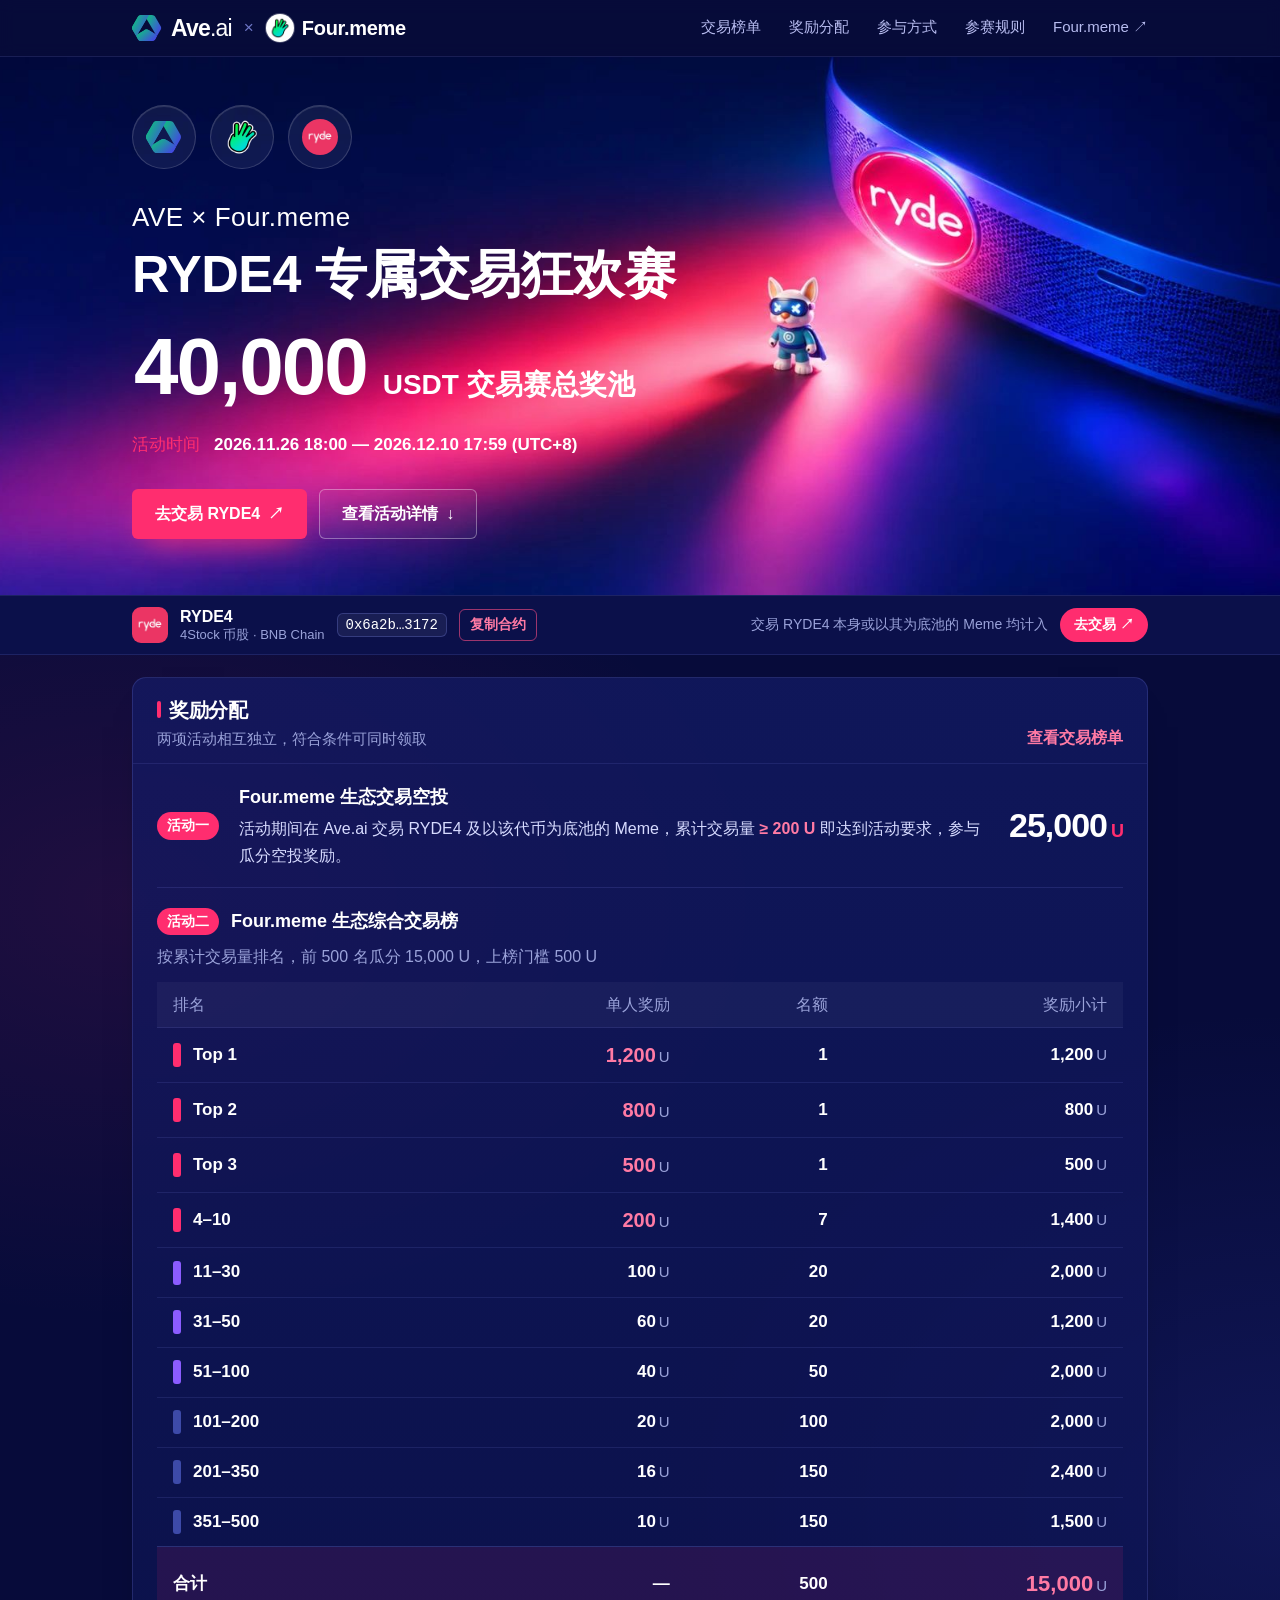
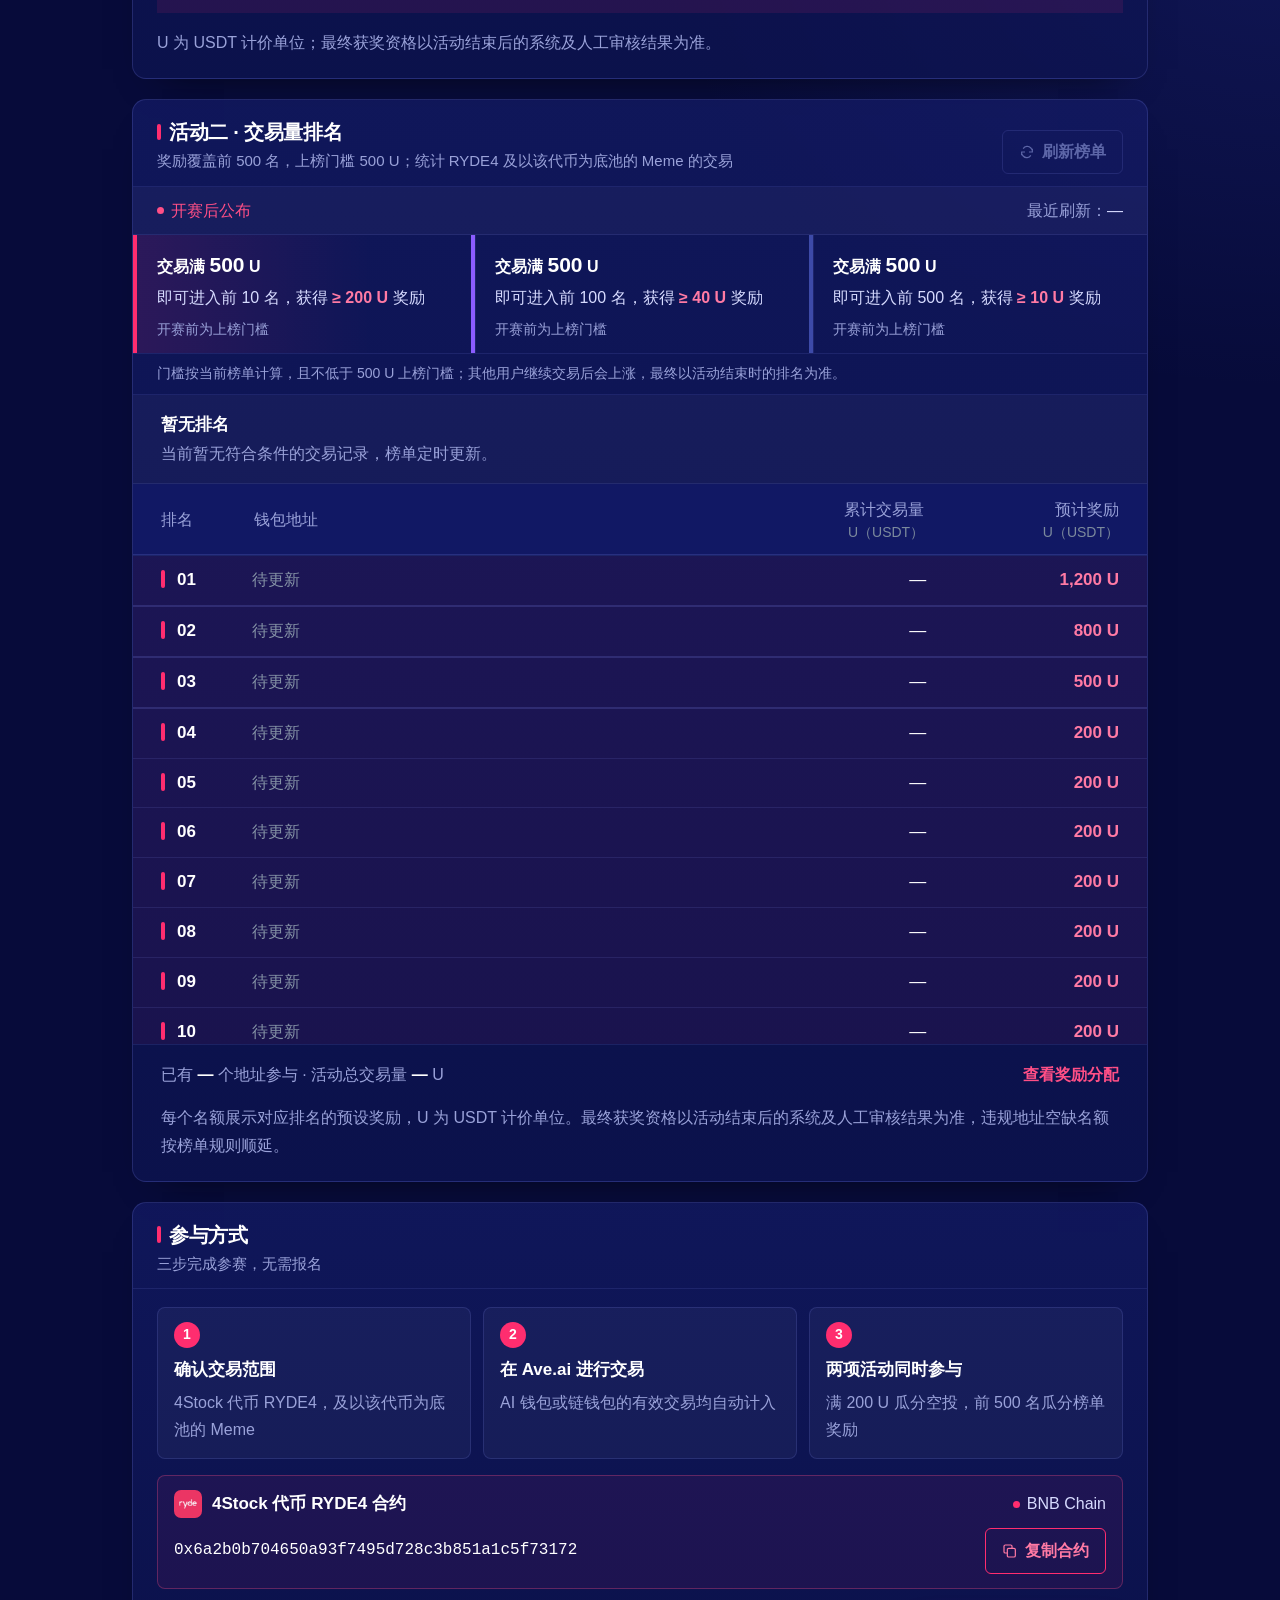
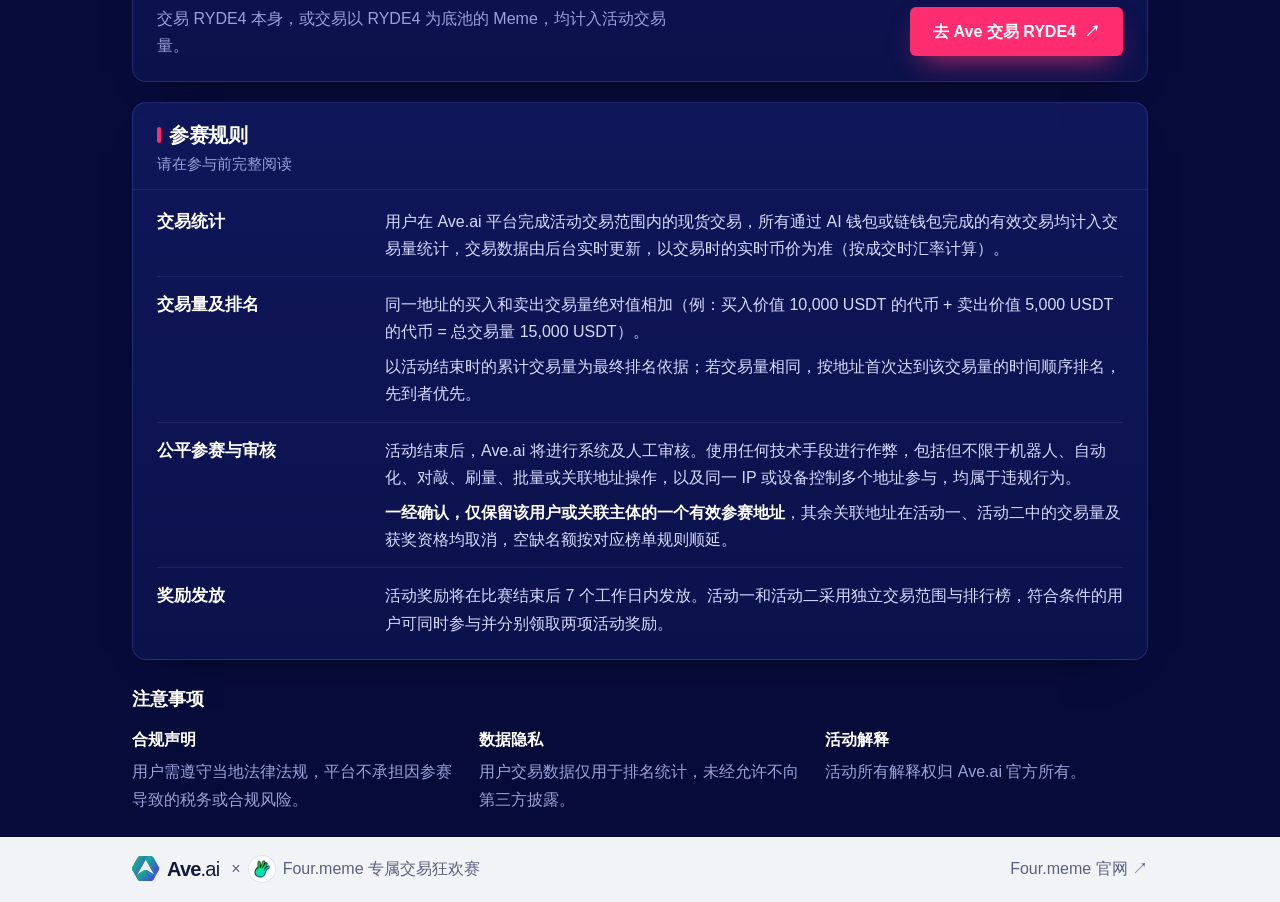
==== index.html @ 2d0a7e47 "AVE × Four.meme RYDE4 交易赛活动页" ====
<!doctype html>
<html lang="zh-CN">
<head>
  <meta charset="utf-8">
  <meta name="viewport" content="width=device-width, initial-scale=1">
  <meta name="theme-color" content="#070b3a">
  <title>AVE × Four.meme 专属交易狂欢赛｜40,000 USDT 等你拿</title>
  <meta name="description" content="在 Ave.ai 交易 4Stock 代币 RYDE4（BNB Chain）及以该代币为底池的 Meme：交易满 200U 瓜分 25,000 USDT 空投，交易量前 500 名瓜分 15,000 USDT。2026.11.26 18:00 开赛，持续 14 天。">
  <meta property="og:title" content="AVE × Four.meme 专属交易狂欢赛">
  <meta property="og:description" content="40,000 USDT 等你拿！交易 RYDE4 及其底池 Meme，满 200U 瓜分 25,000 USDT，前 500 名瓜分 15,000 USDT。">
  <meta property="og:type" content="website">
  <link rel="icon" type="image/svg+xml" href="[data-uri]">
  <style>
:root{
  color-scheme:light;
  --bg:#f3f6fa;--paper:#fff;--soft:#f7f9fc;--line:#dde4ec;--line-soft:#e9eef4;
  --ink:#13294b;--text:#34465e;--muted:#5f7087;
  --indigo:#3047b8;--indigo-hover:#253a9c;--indigo-soft:#eef1fb;
  --tier1:#13294b;--tier2:#4a63d0;--tier3:#bfcbea;
  --live:#0f8f69;--green:#12b886;
  --sans:-apple-system,BlinkMacSystemFont,"PingFang SC","Hiragino Sans GB","Microsoft YaHei","Segoe UI",sans-serif;
  --mono:ui-monospace,SFMono-Regular,Menlo,Consolas,"Liberation Mono",monospace;
}
*{box-sizing:border-box}
html{scroll-behavior:smooth;scroll-padding-top:20px}
body{margin:0;background:var(--bg);color:var(--text);font:17px/1.7 var(--sans);-webkit-text-size-adjust:100%;font-variant-numeric:tabular-nums}
a{color:inherit;text-decoration:none}
button{font:inherit;cursor:pointer}
button,a{-webkit-tap-highlight-color:transparent}
a:focus-visible,button:focus-visible,[tabindex]:focus-visible{outline:3px solid #6f84e0;outline-offset:3px}
h1,h2,h3,h4,p{margin:0}
strong,b{font-weight:650}
img{display:block}
[hidden]{display:none!important}
.sr-only{position:absolute;width:1px;height:1px;padding:0;margin:-1px;overflow:hidden;clip:rect(0,0,0,0);white-space:nowrap;border:0}
.skip-link{position:absolute;left:12px;top:-70px;background:#fff;padding:10px;z-index:50}
.skip-link:focus{top:10px}
.wrap{max-width:1080px;margin:0 auto;padding:0 32px}

/* Header + hero band */
.topbar,.band{background-color:var(--ink);color:#fff}
.topbar{border-bottom:1px solid rgba(255,255,255,.1)}
.topbar .wrap{display:flex;align-items:center;gap:12px;min-height:64px}
.brand{display:inline-flex;align-items:center;gap:0;color:var(--ink);font-size:23px;font-weight:750;letter-spacing:-.8px;line-height:1}
.brand span{font-weight:500}
.brand .ave-logo{width:30px;height:26px;object-fit:contain;margin-right:9px}
.topbar .brand,.topbar .partner{color:#fff}
.cross{color:rgba(255,255,255,.45);font-size:17px}
.partner{display:inline-flex;align-items:center;gap:8px;color:var(--ink);font-size:20px;font-weight:750;letter-spacing:-.3px}
.oft-logo{width:28px;height:28px;border-radius:50%;object-fit:cover;flex-shrink:0;box-shadow:0 0 0 1px var(--line)}
.topbar .oft-logo{box-shadow:0 0 0 2px rgba(255,255,255,.85)}
.topnav{display:flex;gap:28px;margin-left:auto;font-size:16px;color:#c9d4e6}
.topnav a{padding:6px 0;border-bottom:2px solid transparent}
.topnav a:hover{color:#fff;border-bottom-color:var(--green)}

.band{position:relative;overflow:hidden;border-bottom:4px solid var(--green)}
.band:before{content:"";position:absolute;inset:0 0 0 46%;pointer-events:none;background-image:radial-gradient(rgba(255,255,255,.09) 1.6px,transparent 1.7px);background-size:22px 22px;-webkit-mask-image:linear-gradient(90deg,transparent,#000 40%);mask-image:linear-gradient(90deg,transparent,#000 40%)}
.hero{position:relative;display:grid;grid-template-columns:minmax(0,1fr) minmax(0,420px);gap:56px;align-items:center;padding-top:40px;padding-bottom:48px}
.status-row{display:flex;flex-wrap:wrap;align-items:center;gap:10px;margin-bottom:22px;font-size:15px}
.chip{display:inline-flex;align-items:center;gap:7px;padding:3px 12px;border-radius:999px;background:rgba(255,255,255,.07);border:1px solid rgba(255,255,255,.22);color:#dbe3f0;line-height:1.6}
.chip.status{color:#c3cbff;border-color:rgba(195,203,255,.45)}
.chip.status:before{content:"";width:7px;height:7px;border-radius:50%;background:currentColor}
.chip.status[data-phase="live"]{color:#5fe3b5;border-color:rgba(95,227,181,.5);background:rgba(18,184,134,.12)}
.chip.status[data-phase="ended"]{color:#b8c3d4;border-color:rgba(255,255,255,.22)}
.lockup{display:flex;align-items:center;gap:14px;margin-bottom:20px}
.lockup-tile{display:flex;align-items:center;justify-content:center;width:60px;height:60px;border-radius:50%;background:#fff}
.lockup-tile img{width:34px;height:30px;object-fit:contain}
.lockup-x{font-size:24px;color:rgba(255,255,255,.5);font-weight:300}
.lockup-oft{width:60px;height:60px;border-radius:50%;object-fit:cover;box-shadow:0 0 0 3px #fff}
.hero h1{color:#fff;font-weight:800;line-height:1.14;letter-spacing:-1.5px}
.hero h1 .h1-partners{display:block;font-size:24px;letter-spacing:-.3px;color:#c9d4e6;font-weight:700;margin-bottom:8px}
.hero h1 .h1-main{display:block;font-size:52px}
.tagline{margin-top:14px;font-size:30px;line-height:1.3;font-weight:800;color:var(--green);letter-spacing:-.4px}
.lede{margin-top:12px;font-size:17px;color:#c9d4e6;max-width:30em}
.lede strong{color:#fff}
.when{margin-top:24px;padding-top:20px;border-top:1px solid rgba(255,255,255,.14)}
.time-label{font-size:15px;color:#aab8cc;display:inline-flex;align-items:center;gap:8px}
.tz{font-size:14px;color:#dbe3f0;border:1px solid rgba(255,255,255,.25);border-radius:4px;padding:0 6px;line-height:1.7}
.event-date{display:flex;flex-wrap:wrap;align-items:center;gap:4px 12px;font-size:18px;font-weight:650;color:#fff}
.event-date .time-label{margin-right:4px}
.event-date time,.event-date .date-end{white-space:nowrap}
.event-date .dash{color:rgba(255,255,255,.45);font-weight:400}
.countdown-wrap{display:flex;flex-wrap:wrap;align-items:center;gap:10px 18px;margin-top:16px}
.countdown{display:flex;flex-wrap:wrap;gap:8px}
.cd{display:inline-flex;align-items:baseline;gap:5px;padding:6px 12px;border-radius:8px;background:rgba(255,255,255,.08);border:1px solid rgba(255,255,255,.16)}
.cd b{min-width:2ch;text-align:center;font-size:28px;line-height:1.15;font-weight:800;color:#fff}
.cd span{font-size:14px;color:#aab8cc}
.actions{display:flex;flex-wrap:wrap;gap:12px;margin-top:28px}
.btn{display:inline-flex;align-items:center;justify-content:center;gap:8px;min-height:46px;padding:10px 22px;border-radius:6px;font-size:16px;font-weight:650;white-space:nowrap;border:1px solid transparent;transition:background .15s,border-color .15s}
.btn-primary{background:var(--ink);color:#fff}
.btn-primary:hover{background:#0b1b33}
.btn-secondary{background:var(--paper);color:var(--ink);border-color:#c6d1de}
.btn-secondary:hover{border-color:var(--ink)}
.btn-accent{background:var(--indigo);color:#fff}
.btn-accent:hover{background:var(--indigo-hover)}
.btn-cta{background:var(--green);color:#06231a}
.btn-cta:hover{background:#2fd19e}
.btn-ghost{color:#fff;border-color:rgba(255,255,255,.4)}
.btn-ghost:hover{border-color:#fff;background:rgba(255,255,255,.06)}

/* Prize card with 200 seats */
.pool{background:var(--paper);color:var(--text);border-radius:12px;padding:28px 30px 26px;border-top:5px solid var(--green);box-shadow:0 24px 48px -24px rgba(0,0,0,.55)}
.pool-label{font-size:16px;color:var(--muted)}
.pool-value{font-size:64px;line-height:1.05;font-weight:800;color:var(--ink);letter-spacing:-2.5px;white-space:nowrap}
.pool-value small{font-size:26px;letter-spacing:0;margin-left:6px;font-weight:700;color:var(--indigo)}
.pool-sub{font-size:16px;color:var(--muted);margin-top:4px}
.seat-title{display:flex;justify-content:space-between;align-items:baseline;margin-top:22px;padding-top:18px;border-top:1px solid var(--line-soft);font-size:16px;color:var(--text)}
.seat-title b{color:var(--ink);font-size:17px}
.seats{display:grid;grid-template-columns:repeat(20,1fr);gap:3px;margin-top:12px}
.seats i{display:block;aspect-ratio:1;border-radius:2px;background:var(--tier3)}
.seats.is-animating i{animation:seat-in .35s ease-out both;animation-delay:calc(var(--i) * 6ms + 100ms)}
.seats i.t1{background:var(--tier1)}
.seats i.t2{background:var(--tier2)}
@keyframes seat-in{from{opacity:0;transform:scale(.4)}to{opacity:1;transform:none}}
.tiers{list-style:none;margin:16px 0 0;padding:0;display:grid;gap:8px}
.tiers li{display:grid;grid-template-columns:14px 1fr auto;align-items:center;gap:10px;font-size:16px}
.tiers li:before{content:"";width:14px;height:14px;border-radius:3px;background:var(--tier3)}
.tiers li.t1:before{background:var(--tier1)}
.tiers li.t2:before{background:var(--tier2)}
.tiers li span{color:var(--text)}
.tiers li b{color:var(--ink);font-size:17px;white-space:nowrap}
.tiers li b small{font-size:15px;font-weight:500;color:var(--muted);margin-left:2px}

.content{padding-top:32px}

/* Sections */
.panel{background:var(--paper);border:1px solid var(--line);border-radius:10px;margin-bottom:28px;overflow:hidden}
.panel-head{display:flex;flex-wrap:wrap;align-items:flex-end;justify-content:space-between;gap:12px 20px;padding:24px 28px 18px;border-bottom:1px solid var(--line-soft)}
.panel-head h2{font-size:22px;line-height:1.4;color:var(--ink);font-weight:750;letter-spacing:-.3px}
.panel-head p{font-size:16px;color:var(--muted);margin-top:4px}
.panel-body{padding:24px 28px 28px}
.head-link{font-size:16px;color:var(--indigo);font-weight:600;white-space:nowrap}
.head-link:hover{text-decoration:underline;text-underline-offset:4px}

/* Reward table */
.prize-table{width:100%;border-collapse:collapse;font-size:17px}
.prize-table th,.prize-table td{padding:16px 18px;border-bottom:1px solid var(--line-soft);text-align:right;white-space:nowrap}
.prize-table thead th{font-size:16px;font-weight:500;color:var(--muted);background:var(--soft);padding-top:12px;padding-bottom:12px}
.prize-table tr>:first-child{text-align:left;white-space:normal}
.prize-table tbody th{font-weight:650;color:var(--ink)}
.tier-name{display:flex;align-items:center;gap:12px}
.tier-name:before{content:"";width:12px;height:36px;border-radius:3px;background:var(--tier3);flex-shrink:0}
.t1 .tier-name:before{background:var(--tier1)}
.t2 .tier-name:before{background:var(--tier2)}
.slot-count{display:block;font-size:15px;font-weight:400;color:var(--muted);line-height:1.5}
.prize-table td{color:var(--ink);font-size:18px;font-weight:600}
.prize-table td .unit{font-size:15px;font-weight:500;color:var(--muted);margin-left:3px}
.prize-table tbody tr.t1 td:nth-child(2){color:var(--indigo);font-size:20px;font-weight:750}
.prize-table tfoot th,.prize-table tfoot td{border-bottom:0;padding-top:18px;font-weight:750;color:var(--ink)}
.prize-table tfoot td:last-child{font-size:22px;color:var(--ink)}
.prize-table tfoot th span{display:block;font-size:15px;color:var(--muted);font-weight:400}
.table-scroll{overflow-x:auto;overscroll-behavior-x:contain}
.note{margin-top:16px;font-size:16px;color:var(--muted)}

/* Leaderboard */
.board-meta{display:flex;flex-wrap:wrap;align-items:center;justify-content:space-between;gap:8px 20px;padding:14px 28px;font-size:16px;color:var(--muted);background:var(--soft);border-bottom:1px solid var(--line-soft)}
.data-status{display:inline-flex;align-items:center;gap:7px}
.data-status:before{content:"";width:7px;height:7px;border-radius:50%;background:#8a98ab}
.data-status[data-state="ready"]{color:var(--live)}
.data-status[data-state="loading"]{color:var(--indigo)}
.data-status[data-state="error"]{color:#a5672a}
.data-status[data-state]:before{background:currentColor}
#updated-at{color:var(--text)}
.refresh-button{display:inline-flex;align-items:center;gap:7px;min-height:44px;padding:6px 16px;border:1px solid #c6d1de;border-radius:6px;background:var(--paper);color:var(--ink);font-size:16px;font-weight:600}
.refresh-button:hover:not(:disabled){border-color:var(--ink)}
.refresh-button:disabled{cursor:default;color:#98a5b6;background:var(--soft);border-color:var(--line)}
.thresholds{display:grid;grid-template-columns:repeat(3,minmax(0,1fr));border-bottom:1px solid var(--line-soft)}
.th-item{padding:16px 28px 16px 24px;border-left:4px solid var(--tier3)}
.th-item+.th-item{box-shadow:inset 1px 0 0 var(--line-soft)}
.th-item.t1{border-left-color:var(--tier1)}
.th-item.t2{border-left-color:var(--tier2)}
.th-tier{margin:2px 0 0;font-size:16px;color:var(--text)}
.th-tier span{color:var(--indigo);font-weight:700}
.th-value{margin:0;font-size:16px;color:var(--ink);font-weight:600;white-space:nowrap}
.th-value b{font-size:21px;font-weight:750;color:var(--ink);font-variant-numeric:tabular-nums}
.th-value.is-open b{font-size:19px;color:var(--live)}
.th-hint{margin:6px 0 0;font-size:14px;color:#7c8a9d}
.th-note{margin:0;padding:10px 28px;font-size:14px;color:var(--muted);border-bottom:1px solid var(--line-soft)}
.empty-state{padding:16px 28px;border-bottom:1px solid var(--line-soft);background:#fbfcfe}
.empty-state h3{font-size:17px;color:var(--ink);font-weight:650}
.empty-state p{font-size:16px;color:var(--muted)}
.board-scroll{max-height:660px;overflow:auto;overscroll-behavior:contain}
.board-table{width:100%;min-width:640px;border-collapse:collapse;table-layout:fixed}
.board-table thead th{position:sticky;top:0;z-index:1;background:var(--paper);box-shadow:inset 0 -1px 0 var(--line);text-align:left;font-size:16px;font-weight:500;color:var(--muted);padding:12px 20px}
.board-table thead small{display:block;font-size:14px;color:#7c8a9d;font-weight:400;line-height:1.4}
.board-table th,.board-table td{padding:13px 20px;border-bottom:1px solid var(--line-soft);text-align:left}
.board-table thead th:first-child,.board-table .rank-cell{padding-left:28px}
.board-table thead th:last-child,.board-table .reward-cell{padding-right:28px}
.board-table col.c-rank{width:10%}.board-table col.c-wallet{width:46%}.board-table col.c-vol{width:24%}.board-table col.c-reward{width:20%}
.board-table thead th:nth-child(3),.board-table thead th:nth-child(4),.board-table .numeric{text-align:right}
.rank-cell{font-size:17px;font-weight:650;color:var(--text)}
.rank-cell:before{content:"";display:inline-block;width:4px;height:18px;border-radius:2px;background:var(--tier3);vertical-align:-3px;margin-right:12px}
.tier1 .rank-cell{color:var(--ink)}
.tier1 .rank-cell:before{background:var(--tier1)}
.tier2 .rank-cell:before{background:var(--tier2)}
.tier1{background:#f8f9fd}
.tier-start>*{border-top:2px solid var(--line)}
.wallet-address{display:block;font:16px/1.6 var(--mono);color:var(--text);overflow-wrap:anywhere}
.addr-short{display:none}
.wallet-pending{font:400 16px/1.6 var(--sans);color:#8593a6}
.numeric{font-size:17px;color:var(--ink);white-space:nowrap}
.reward-cell{font-weight:700;color:var(--indigo)}
.board-table tbody tr:hover{background:#f1f4fb}
.board-foot{display:flex;flex-wrap:wrap;justify-content:space-between;gap:8px 20px;padding:16px 28px;font-size:16px;color:var(--muted);border-top:1px solid var(--line-soft)}
.board-foot b{color:var(--ink)}
.board-foot a{color:var(--indigo);font-weight:600}
.scroll-hint{display:none}
.rest-row td{padding:16px 28px;font-size:16px;color:var(--muted);background:var(--soft)}
.rest-row b{color:var(--indigo)}

/* Participate */
.steps{list-style:none;margin:0 0 24px;padding:0;display:grid;grid-template-columns:repeat(3,minmax(0,1fr));gap:16px;counter-reset:step}
.steps li{counter-increment:step;padding:18px 20px;border:1px solid var(--line-soft);border-radius:8px;background:var(--soft)}
.steps li:before{content:counter(step);display:flex;align-items:center;justify-content:center;width:30px;height:30px;border-radius:50%;background:var(--ink);color:#fff;font-size:16px;font-weight:700;margin-bottom:12px}
.steps h3{font-size:17px;color:var(--ink);font-weight:650}
.steps p{font-size:16px;color:var(--muted);margin-top:4px}
.contract{border:1px solid #c9d2f1;background:var(--indigo-soft);border-radius:8px;padding:18px 20px}
.contract-head{display:flex;flex-wrap:wrap;align-items:center;justify-content:space-between;gap:6px 14px;margin-bottom:10px;font-size:16px}
.contract-head strong{color:var(--ink);font-size:17px}
.network{display:inline-flex;align-items:center;gap:7px;color:var(--text)}
.network:before{content:"";width:7px;height:7px;border-radius:50%;background:var(--indigo)}
.contract-row{display:flex;flex-wrap:wrap;align-items:center;justify-content:space-between;gap:12px}
.contract-row code{flex:1 1 440px;min-width:0;font:16px/1.7 var(--mono);color:var(--ink);overflow-wrap:anywhere}
.copy-button{display:inline-flex;align-items:center;justify-content:center;gap:7px;min-height:44px;padding:8px 16px;border-radius:6px;border:1px solid var(--indigo);background:var(--paper);color:var(--indigo);font-size:16px;font-weight:650;flex-shrink:0}
.copy-button:hover{background:#fff;box-shadow:inset 0 0 0 1px var(--indigo)}
.participate-foot{display:flex;flex-wrap:wrap;align-items:center;justify-content:space-between;gap:16px 24px;margin-top:22px}
.participate-foot p{font-size:16px;color:var(--muted);max-width:32em}

/* Rules */
.rules{display:grid;gap:22px}
.rules section{display:grid;grid-template-columns:200px minmax(0,1fr);gap:8px 28px;padding-bottom:22px;border-bottom:1px solid var(--line-soft)}
.rules section:last-child{border-bottom:0;padding-bottom:0}
.rules h3{font-size:17px;color:var(--ink);font-weight:650;line-height:1.6}
.rules p{font-size:16px;line-height:1.8;color:var(--text)}
.rules p+p{margin-top:8px}
.rules strong{color:var(--ink)}

/* Notice + footer */
.notice{padding:4px 0 28px}
.notice h2{font-size:18px;color:var(--ink);margin-bottom:12px}
.notice dl{display:grid;grid-template-columns:repeat(3,minmax(0,1fr));gap:24px;margin:0}
.notice dt{font-size:16px;color:var(--ink);font-weight:650;margin-bottom:4px}
.notice dd{margin:0;font-size:16px;line-height:1.8;color:var(--muted)}
footer{border-top:1px solid var(--line);background:var(--paper)}
footer .wrap{display:flex;flex-wrap:wrap;align-items:center;justify-content:space-between;gap:14px 24px;padding-top:22px;padding-bottom:26px}
.footer-brand{display:flex;flex-wrap:wrap;align-items:center;gap:10px 12px}
footer .brand{font-size:20px}
footer .brand .ave-logo{width:28px;height:25px;margin-right:7px}
.footer-event{display:inline-flex;align-items:center;gap:8px;font-size:16px;color:var(--muted)}
.footer-event .oft-logo{width:26px;height:26px}
.social-link{font-size:16px;color:var(--text)}
.social-link:hover{color:var(--indigo)}

.mobile-action{display:none}
.toast{position:fixed;left:50%;bottom:30px;transform:translateX(-50%);background:var(--ink);color:#fff;padding:10px 20px;border-radius:6px;font-size:16px;z-index:30;opacity:0;pointer-events:none;transition:opacity .15s;max-width:calc(100% - 32px);width:max-content;text-align:center}
.toast.visible{opacity:1}

@media(max-width:960px){
  .hero{grid-template-columns:1fr;gap:32px;padding-top:36px}
  .band:before{inset:0 0 0 30%}
  .hero h1 .h1-main{font-size:46px}
  .pool{max-width:560px}
}
@media(max-width:760px){
  body{font-size:16px}
  .wrap{padding:0 16px}
  .topbar .wrap{min-height:56px;gap:8px}
  .brand{font-size:20px}
  .brand .ave-logo{margin-right:7px}
  .brand .ave-logo{width:26px;height:23px}
  .partner{font-size:17px;gap:6px}
  .partner .oft-logo{width:24px;height:24px}
  .topnav{gap:0}
  .topnav a{display:none}
  .topnav a.nav-board{display:inline-block;font-weight:650;color:var(--green)}
  .hero{padding-top:26px;padding-bottom:30px;gap:26px}
  .band:before{inset:0;background-size:18px 18px;-webkit-mask-image:linear-gradient(180deg,#000,transparent 60%);mask-image:linear-gradient(180deg,#000,transparent 60%)}
  .status-row{margin-bottom:18px}
  .lockup{gap:12px;margin-bottom:16px}
  .lockup-tile,.lockup-oft{width:48px;height:48px}
  .lockup-tile img{width:28px;height:25px}
  .lockup-x{font-size:20px}
  .hero h1 .h1-partners{font-size:20px;margin-bottom:4px}
  .hero h1 .h1-main{font-size:36px;letter-spacing:-.8px}
  .tagline{font-size:24px;margin-top:10px}
  .lede{font-size:16px}
  .when{margin-top:20px;padding-top:18px}
  .event-date{font-size:17px}
  .event-date .time-label{flex-basis:100%}
  .countdown-wrap{gap:8px}
  .countdown{gap:6px;flex-wrap:nowrap}
  .cd{padding:5px 8px;gap:3px}
  .cd b{font-size:22px}
  .cd span{font-size:13px}
  .actions{display:none}
  .pool{padding:22px 18px 20px}
  .pool-value{font-size:48px}
  .pool-value small{font-size:20px}
  .content{padding-top:24px}
  .seats{gap:2px}
  .panel{margin-bottom:22px}
  .panel-head{padding:18px 16px 14px}
  .panel-head h2{font-size:20px}
  .panel-body{padding:18px 16px 20px}
  .prize-table{font-size:16px}
  .prize-table th,.prize-table td{padding:14px 8px}
  .prize-table thead th{font-size:15px}
  .tier-name{gap:8px}
  .tier-name:before{width:8px;height:34px}
  .prize-table td{font-size:16px}
  .prize-table td .unit{font-size:15px}
  .prize-table tbody tr.t1 td:nth-child(2){font-size:18px}
  .prize-table tfoot td:last-child{font-size:19px}
  .board-meta{padding:12px 16px}
  .empty-state{padding:14px 16px}
  .thresholds{grid-template-columns:1fr}
  .th-item{padding:12px 16px 12px 12px}
  .th-item+.th-item{box-shadow:inset 0 1px 0 var(--line-soft)}
  .th-tier{font-size:15px}
  .th-value{font-size:15px}
  .th-value b{font-size:19px}
  .th-value.is-open b{font-size:17px}
  .th-hint{font-size:13px}
  .th-note{padding:10px 16px;font-size:13px}
  .scroll-hint{display:block;padding:10px 16px 0;font-size:15px;color:var(--muted)}
  .board-scroll{max-height:560px}
  .board-table{min-width:0}
  .board-table col.c-rank{width:13%}.board-table col.c-wallet{width:31%}.board-table col.c-vol{width:37%}.board-table col.c-reward{width:19%}
  .board-table thead th:first-child{white-space:nowrap;padding-right:0}
  .board-table td:nth-child(2){padding-left:4px;padding-right:4px}
  .addr-short{white-space:nowrap}
  .board-table th,.board-table td{padding:12px 6px}
  .board-table thead th{font-size:14px;padding-top:10px;padding-bottom:10px;line-height:1.4}
  .board-table thead th:last-child small{display:none}
  .board-table thead th:last-child{white-space:nowrap;padding-left:0}
  .vol-unit{display:none}
  .th-prefix{display:none}
  .board-table thead th:first-child,.board-table .rank-cell{padding-left:12px}
  .board-table thead th:last-child,.board-table .reward-cell{padding-right:14px}
  .rank-cell{font-size:16px}
  .rank-cell:before{display:none}
  .tier1 .rank-cell,.tier2 .rank-cell{box-shadow:inset 3px 0 0 var(--tier2)}
  .tier1 .rank-cell{box-shadow:inset 3px 0 0 var(--tier1)}
  .addr-full{display:none}.addr-short{display:inline}
  .wallet-address,.wallet-pending{font-size:15px}
  .numeric{font-size:16px;white-space:normal;overflow-wrap:anywhere}
  .reward-cell{white-space:nowrap}
  .board-foot{padding:14px 16px}
  .rest-row td{padding:14px 12px;font-size:15px}
  .steps{grid-template-columns:1fr;gap:12px;margin-bottom:18px}
  .steps li{display:grid;grid-template-columns:30px 1fr;column-gap:14px;padding:14px 16px}
  .steps li:before{margin:2px 0 0;grid-row:span 2}
  .steps p{margin-top:0}
  .contract{padding:14px}
  .contract-row code{flex-basis:100%;font-size:15px}
  .copy-button{width:100%}
  .participate-foot .btn{width:100%}
  .rules section{grid-template-columns:1fr;gap:4px}
  .rules p{font-size:16px}
  .notice dl{grid-template-columns:1fr;gap:14px}
  footer .wrap{padding-bottom:100px}
  .mobile-action{display:flex;gap:10px;position:fixed;left:0;right:0;bottom:0;z-index:20;padding:10px 16px calc(10px + env(safe-area-inset-bottom));background:rgba(255,255,255,.97);border-top:1px solid var(--line)}
  .mobile-action .btn{flex:1;min-height:48px;padding:10px;font-size:16px}
  .mobile-action .btn-secondary{flex:0 0 38%}
  .toast{bottom:88px}
}
@media(max-width:370px){
  .hero h1 .h1-main{font-size:32px}
  .tagline{font-size:22px}
  .pool-value{font-size:42px}
  .cd{padding:4px 6px}
  .cd b{font-size:20px}
  .brand{font-size:18px}
  .partner{font-size:16px}
  .cross{font-size:14px}
}
@media(prefers-reduced-motion:reduce){html{scroll-behavior:auto}*{transition:none!important;animation:none!important}}
  
/* ===== Four.meme 活动专属样式（叠加在 OFT 模板之上） ===== */
.fm-logo{background:#fff;object-fit:contain;padding:3px}
.lockup-oft.fm-logo{padding:8px}
.chip-logo{width:18px;height:18px;border-radius:5px}
.pool-split{display:grid;grid-template-columns:1fr 1fr;gap:10px;margin-top:16px}
.pool-split div{padding:10px 12px;border-radius:8px;background:var(--soft);border:1px solid var(--line-soft)}
.pool-split span{display:block;font-size:14px;color:var(--muted)}
.pool-split b{display:block;font-size:22px;color:var(--ink);font-weight:800;line-height:1.3}
.pool-split small{display:block;font-size:13px;color:var(--muted)}
.tiers li b{font-size:16px}
.act-card{display:grid;grid-template-columns:auto 1fr auto;align-items:center;gap:8px 20px;padding:0 0 24px;border-bottom:1px solid var(--line-soft);margin-bottom:24px}
.act-tag{display:inline-block;padding:2px 10px;border-radius:999px;background:var(--ink);color:#fff;font-size:14px;font-weight:650;white-space:nowrap}
.act-main h3,.act-head h3{font-size:18px;color:var(--ink);font-weight:750}
.act-main p{font-size:16px;color:var(--text);margin-top:2px}
.act-main strong{color:var(--indigo)}
.act-amount{font-size:34px;font-weight:800;color:var(--ink);letter-spacing:-1px;white-space:nowrap}
.act-amount .unit{font-size:18px;color:var(--indigo);margin-left:4px}
.act-head{display:flex;flex-wrap:wrap;align-items:center;gap:6px 12px;margin-bottom:12px}
.act-head p{flex-basis:100%;font-size:16px;color:var(--muted)}
.prize-table td{font-size:17px}
.contract-name{display:inline-flex;align-items:center;gap:10px}
.contract-name img{width:28px;height:28px;border-radius:7px}
@media(max-width:760px){
  .pool-split b{font-size:19px}
  .tiers li{font-size:15px}
  .tiers li b{font-size:15px}
  /* 奖池卡片：两个活动改为上下两行，标题左、金额右 */
  .pool-split{grid-template-columns:1fr;gap:8px}
  .pool-split div{display:grid;grid-template-columns:1fr auto;align-items:center;column-gap:10px;padding:9px 12px}
  .pool-split span{grid-column:1}
  .pool-split small{grid-column:1}
  .pool-split b{grid-column:2;grid-row:1 / span 2;font-size:20px;white-space:nowrap}
  /* 活动一卡片：标签不撑满整行 */
  .act-card{grid-template-columns:1fr;padding:0 0 20px;margin-bottom:20px}
  .act-card .act-tag{justify-self:start}
  .act-amount{font-size:28px}
  /* 奖励表：排名不折行，四列压紧 */
  .prize-table{font-size:15px}
  .prize-table th,.prize-table td{padding:11px 6px}
  .prize-table thead th{font-size:14px}
  .prize-table td{font-size:15px}
  .prize-table td .unit{font-size:13px}
  .prize-table tbody tr.t1 td:nth-child(2){font-size:16px}
  .prize-table tr>:first-child{white-space:nowrap}
  .tier-name{gap:6px}
  .tier-name:before{width:5px;height:26px}
  /* 榜单：奖励金额最长 10,000 U，加宽奖励列 */
  .board-table col.c-rank{width:13%}.board-table col.c-wallet{width:31%}.board-table col.c-vol{width:29%}.board-table col.c-reward{width:27%}
  .board-table thead th small{display:none}
  .board-table thead th{white-space:nowrap}
  .board-table .numeric{font-size:15px}
  .rank-cell{font-size:15px}
  .wallet-address,.wallet-pending{font-size:14px}
}
.seat-title + .tiers{margin-top:14px}

/* ===== 主题色：RYDE4 币股 Logo 粉红 #EA3864（11/21 Alex 定） ===== */
:root{
  --pink:#ea3864;--pink-deep:#c81f4d;--rose:#3d0f20;
  --bg:#fdf4f6;--paper:#fff;--soft:#fff6f8;--line:#f2d9e0;--line-soft:#f8e7ec;
  --ink:#3d0f20;--text:#4b3940;--muted:#836973;
  --indigo:#ea3864;--indigo-hover:#c81f4d;--indigo-soft:#fdeef2;
  --tier1:#a3123c;--tier2:#ea3864;--tier3:#f6c3d0;
  --live:#c81f4d;--green:#ea3864;
}
a:focus-visible,button:focus-visible,[tabindex]:focus-visible{outline-color:#f48aa6}
.topbar,.band{background-color:var(--pink)}
.topbar{border-bottom-color:rgba(255,255,255,.18)}
.topnav{color:rgba(255,255,255,.88)}
.topnav a:hover{color:#fff;border-bottom-color:#fff}
.band{border-bottom-color:var(--tier1)}
.band:before{background-image:radial-gradient(rgba(255,255,255,.16) 1.6px,transparent 1.7px)}
.cross,.lockup-x{color:rgba(255,255,255,.7)}
.hero h1 .h1-partners{color:rgba(255,255,255,.9)}
.tagline{color:#fff}
.lede{color:rgba(255,255,255,.9)}
.time-label{color:rgba(255,255,255,.82)}
.tz{color:#fff;border-color:rgba(255,255,255,.45)}
.event-date .dash{color:rgba(255,255,255,.6)}
.when{border-top-color:rgba(255,255,255,.28)}
.cd{background:rgba(255,255,255,.14);border-color:rgba(255,255,255,.28)}
.cd span{color:rgba(255,255,255,.8)}
.btn-cta{background:var(--pink);color:#fff}
.btn-cta:hover{background:var(--pink-deep)}
.hero .btn-cta{background:#fff;color:var(--pink-deep)}
.hero .btn-cta:hover{background:#ffe9ef}
.btn-ghost{border-color:rgba(255,255,255,.6)}
.pool{border-top-color:var(--tier1);box-shadow:0 24px 48px -24px rgba(90,10,35,.55)}
.pool-value small{color:var(--pink)}
.steps li:before{background:var(--pink)}
.contract{border-color:#f5c6d3}
.network:before{background:var(--pink)}
.copy-button{border-color:var(--pink);color:var(--pink-deep)}
.copy-button:hover{box-shadow:inset 0 0 0 1px var(--pink)}
.tier1{background:#fff5f8}
.board-table tbody tr:hover{background:#fdeef2}
.empty-state{background:#fffafb}
.act-tag{background:var(--pink)}
.prize-table tfoot td:last-child{color:var(--pink-deep)}
@media(max-width:760px){
  .topnav a.nav-board{color:#fff}
}


/* ===== 浅色渐变版（11/21 Alex：不要深色，浅色渐变；多些元素、更紧凑） ===== */
:root{--grad:linear-gradient(110deg,#ff6b8b 0%,#ea3864 55%,#d42a58 100%);--rose-text:#3d0f20}
body{background:linear-gradient(180deg,#fff5f7 0,#fdf7f8 900px,#fbf8f9 100%)}
.topbar{background:rgba(255,255,255,.92);color:var(--ink);border-bottom:1px solid #f6dfe5;position:sticky;top:0;z-index:25;backdrop-filter:blur(8px)}
.topbar .brand,.topbar .partner{color:var(--ink)}
.topbar .wrap{min-height:56px}
.cross{color:#d7a7b5}
.topnav{color:#6f5560;font-size:15px}
.topnav a:hover{color:var(--pink);border-bottom-color:var(--pink)}
.topbar .oft-logo{box-shadow:0 0 0 1px #f2d6de}
.band{color:var(--ink);background:
  radial-gradient(620px 380px at 92% 12%,rgba(255,170,150,.45),transparent 65%),
  radial-gradient(520px 420px at 6% 100%,rgba(255,196,214,.75),transparent 70%),
  linear-gradient(120deg,#fff4f7 0%,#ffe3ea 42%,#ffd0db 75%,#ffdccf 100%);
  border-bottom:0}
.band:before{inset:0 0 0 40%;background-image:radial-gradient(rgba(234,56,100,.16) 1.4px,transparent 1.5px);background-size:22px 22px}
.band:after{content:"";position:absolute;left:0;right:0;bottom:0;height:3px;background:linear-gradient(90deg,#ffb3a6,#ea3864,#ff8aa5)}
.hero-mark{position:absolute;right:-60px;bottom:-90px;width:340px;height:340px;opacity:.09;transform:rotate(-12deg);border-radius:60px;pointer-events:none}
.hero{padding-top:30px;padding-bottom:34px;gap:44px}
.lockup{margin-bottom:14px;gap:10px}
.lockup-tile,.lockup-oft,.lockup-ryde{width:52px;height:52px;box-shadow:0 8px 18px -10px rgba(160,20,60,.55)}
.lockup-tile img{width:30px;height:27px}
.lockup-oft.fm-logo{padding:7px;box-shadow:0 0 0 2px #fff,0 8px 18px -10px rgba(160,20,60,.55)}
.lockup-ryde{border-radius:14px;object-fit:cover}
.lockup-x{color:#d39aab;font-size:20px}
.hero h1{color:var(--ink)}
.hero h1 .h1-partners{color:#9a5468;font-size:20px;margin-bottom:4px}
.hero h1 .h1-main{font-size:48px;background:linear-gradient(100deg,#7a0f33 0%,#d42a58 55%,#ff6b6b 100%);-webkit-background-clip:text;background-clip:text;color:transparent}
.tagline{margin-top:8px;font-size:27px;color:var(--pink)}
.lede{margin-top:8px;color:#6b4f5a;font-size:16px}
.lede strong{color:var(--rose-text)}
.hero-points{list-style:none;margin:16px 0 0;padding:0;display:grid;grid-template-columns:repeat(3,minmax(0,1fr));gap:10px;max-width:520px}
.hero-points li{padding:10px 12px;border-radius:12px;background:rgba(255,255,255,.72);border:1px solid rgba(234,56,100,.18);box-shadow:0 8px 20px -16px rgba(160,20,60,.6)}
.hero-points b{display:block;font-size:21px;line-height:1.2;font-weight:800;color:var(--pink)}
.hero-points span{display:block;font-size:13px;line-height:1.45;color:#7a5f69;margin-top:3px}
.when{margin-top:16px;padding-top:14px;border-top:1px solid rgba(234,56,100,.18)}
.time-label{color:#8a6b76}
.tz{color:var(--pink-deep);border-color:rgba(234,56,100,.35)}
.event-date{color:var(--ink);font-size:17px}
.event-date .dash{color:#d39aab}
.countdown-wrap{margin-top:10px}
.cd{background:#fff;border-color:#f6d3dc;box-shadow:0 6px 14px -12px rgba(160,20,60,.7)}
.cd b{color:var(--pink-deep);font-size:24px}
.cd span{color:#8a6b76}
.actions{margin-top:18px}
.btn-cta,.hero .btn-cta{background:var(--grad);color:#fff;box-shadow:0 10px 22px -12px rgba(212,42,88,.85)}
.btn-cta:hover,.hero .btn-cta:hover{background:linear-gradient(110deg,#f25a7d,#d42a58)}
.btn-ghost{color:var(--pink-deep);border-color:rgba(234,56,100,.45);background:rgba(255,255,255,.6)}
.btn-ghost:hover{border-color:var(--pink);background:#fff}
.pool{border-top:0;border-radius:16px;position:relative;overflow:hidden;padding:22px 24px 20px;box-shadow:0 26px 50px -30px rgba(160,20,60,.55);border:1px solid #f8dde4}
.pool:before{content:"";position:absolute;left:0;right:0;top:0;height:5px;background:linear-gradient(90deg,#ff8aa5,#ea3864,#ffb3a6)}
.pool-value{font-size:56px;background:linear-gradient(100deg,#7a0f33,#ea3864);-webkit-background-clip:text;background-clip:text;color:transparent}
.pool-value small{-webkit-text-fill-color:var(--pink)}
.pool-split{margin-top:12px}
.pool-split div{background:linear-gradient(135deg,#fff6f8,#fff0ee);border-color:#f8dbe2}
.pool-split b{color:var(--pink-deep)}
.seat-title{margin-top:14px;padding-top:12px}
.tiers{gap:6px}
/* 合约条 */
.token-strip{background:#fff;border-bottom:1px solid #f6dfe5;box-shadow:0 8px 20px -18px rgba(160,20,60,.5)}
.token-strip .wrap{display:flex;align-items:center;gap:12px;min-height:58px;padding-top:8px;padding-bottom:8px;flex-wrap:wrap}
.token-strip img{width:36px;height:36px;border-radius:9px}
.ts-name{display:flex;flex-direction:column;line-height:1.25}
.ts-name b{color:var(--ink);font-size:16px}
.ts-name span{font-size:13px;color:var(--muted)}
.ts-addr{font:14px var(--mono);color:var(--ink);background:#fff4f6;border:1px solid #f6dbe2;border-radius:6px;padding:3px 8px}
.ts-copy{border:1px solid #f1c3cf;background:#fff;color:var(--pink-deep);border-radius:6px;padding:3px 10px;font-size:14px;font-weight:600}
.ts-copy:hover{border-color:var(--pink)}
.ts-scope{font-size:14px;color:var(--muted);margin-left:auto}
.ts-trade{font-size:14px;font-weight:700;color:#fff;background:var(--grad);border-radius:999px;padding:5px 14px}
/* 紧凑 */
.content{padding-top:22px}
.panel{margin-bottom:20px;border-radius:14px;border-color:#f3dde3;box-shadow:0 12px 28px -26px rgba(160,20,60,.45)}
.panel-head{padding:18px 24px 12px}
.panel-head h2{font-size:20px;position:relative;padding-left:12px}
.panel-head h2:before{content:"";position:absolute;left:0;top:.28em;bottom:.28em;width:4px;border-radius:2px;background:var(--grad)}
.panel-head p{font-size:15px;margin-top:2px}
.panel-body{padding:18px 24px 22px}
.act-card{padding-bottom:18px;margin-bottom:18px}
.act-tag{background:var(--grad)}
.prize-table th,.prize-table td{padding:10px 16px}
.prize-table thead th{background:#fff4f6;padding-top:9px;padding-bottom:9px}
.prize-table tfoot tr{background:linear-gradient(90deg,#fff1f4,#fff8f3)}
.tier-name:before{height:24px;width:8px}
.board-meta{background:#fff6f8;padding:10px 24px}
.th-item{padding:12px 22px 12px 20px}
.th-item.t1{background:linear-gradient(90deg,#fff3f6,transparent 70%)}
.th-note{padding:8px 24px}
.board-table th,.board-table td{padding:10px 18px}
.board-scroll{max-height:560px}
.steps{gap:12px;margin-bottom:16px}
.steps li{padding:14px 16px;background:linear-gradient(160deg,#fff,#fff4f6);border-color:#f6dfe5}
.steps li:before{background:var(--grad);width:26px;height:26px;font-size:14px;margin-bottom:8px}
.contract{padding:14px 16px;background:linear-gradient(120deg,#fff3f6,#fff7f3)}
.participate-foot{margin-top:16px}
.rules{gap:14px}
.rules section{padding-bottom:14px}
.rules p{line-height:1.7}
.notice{padding-bottom:22px}
footer .wrap{padding-top:18px;padding-bottom:20px}
@media(max-width:960px){.hero-mark{display:none}}
@media(max-width:760px){
  .topnav a.nav-board{color:var(--pink)}
  .hero{padding-top:20px;padding-bottom:24px;gap:22px}
  .lockup-tile,.lockup-oft,.lockup-ryde{width:44px;height:44px}
  .lockup-tile img{width:26px;height:23px}
  .hero h1 .h1-partners{font-size:17px}
  .hero h1 .h1-main{font-size:34px}
  .tagline{font-size:22px}
  .hero-points{gap:6px}
  .hero-points li{padding:8px}
  .hero-points b{font-size:17px}
  .hero-points span{font-size:12px}
  .cd b{font-size:20px}
  .pool{padding:18px 16px}
  .pool-value{font-size:44px}
  .token-strip .wrap{gap:8px 10px}
  .ts-scope{display:none}
  .ts-trade{margin-left:auto}
  .panel-head{padding:16px 16px 10px}
  .panel-body{padding:16px}
  .board-meta{padding:10px 16px}
  .th-item{padding:10px 16px 10px 12px}
  .th-note{padding:8px 16px}
}
.hero{z-index:1}.hero-mark{z-index:0}

/* ===== 首屏精简（11/24 Line 意见：首屏只留是什么/奖池/截止/入口，明细放下方） ===== */
.hero{grid-template-columns:minmax(0,1fr) auto;align-items:center;padding-top:44px;padding-bottom:48px;gap:40px}
.hero-partners{display:flex;align-items:center;gap:8px;font-size:16px;font-weight:650;color:#8a5a68}
.hero-partners img{width:22px;height:20px;object-fit:contain}
.hero-partners .fm-mini{width:22px;height:22px;border-radius:50%;background:#fff;padding:2px}
.hero-partners span{color:#d39aab;font-weight:400}
.hero h1{margin-top:14px;font-size:54px;line-height:1.1;font-weight:800;letter-spacing:-1px;background:linear-gradient(100deg,#7a0f33 0%,#d42a58 60%,#ff6b6b 100%);-webkit-background-clip:text;background-clip:text;color:transparent}
.hero-pool{margin-top:14px;font-size:22px;font-weight:650;color:var(--ink)}
.hero-pool b{font-size:40px;font-weight:800;color:var(--pink);letter-spacing:-1px;margin:0 2px}
.hero-deadline{margin-top:6px;font-size:16px;color:#8a6b76}
.hero .actions{margin-top:24px}
.hero-visual{position:relative;width:280px;height:280px;margin-right:20px}
.hv-main{width:260px;height:260px;border-radius:56px;transform:rotate(-6deg);box-shadow:0 34px 60px -28px rgba(160,20,60,.7),0 0 0 8px rgba(255,255,255,.55)}
.hv-badge{position:absolute;right:-6px;bottom:6px;width:76px;height:76px;border-radius:50%;background:#fff;padding:10px;box-shadow:0 12px 26px -12px rgba(160,20,60,.6)}
@media(max-width:960px){
  .hero{grid-template-columns:minmax(0,1fr) auto}
  .hero-visual{width:200px;height:200px;margin-right:0}
  .hv-main{width:186px;height:186px;border-radius:42px}
  .hv-badge{width:58px;height:58px;padding:8px}
}
@media(max-width:760px){
  .hero{grid-template-columns:1fr auto;gap:12px;padding-top:22px;padding-bottom:24px}
  .hero-partners{font-size:14px}
  .hero h1{font-size:34px;margin-top:10px}
  .hero-pool{font-size:17px;margin-top:8px}
  .hero-pool b{font-size:28px}
  .hero-deadline{font-size:14px}
  .hero .actions{display:flex;grid-column:1 / -1;margin-top:4px}
  .hero .actions .btn{flex:1;min-height:44px;padding:8px 10px;font-size:15px}
  .hero-visual{grid-column:2;grid-row:1 / span 4;width:100px;height:100px;align-self:center;margin-right:4px}
  .hv-main{width:96px;height:96px;border-radius:24px;box-shadow:0 16px 30px -16px rgba(160,20,60,.7),0 0 0 4px rgba(255,255,255,.55)}
  .hv-badge{width:38px;height:38px;padding:5px;right:-4px;bottom:0}
  .hero-copy{display:contents}
  .hero-copy>:not(.actions){grid-column:1}
}

/* ===== 设计海报风格（11/24：深海军蓝 + 粉红/蓝紫光晕，跟设计组海报统一） ===== */
:root{
  --navy:#070b3a;--navy-2:#0c1250;--navy-3:#141b66;
  --pink:#ff2d6f;--pink-deep:#e3195a;--blue:#4b5cff;
  --bg:#070b3a;--paper:#0e1452;--soft:#121a5e;--line:rgba(140,150,255,.18);--line-soft:rgba(140,150,255,.12);
  --ink:#ffffff;--text:#d7dbff;--muted:#9aa2d9;
  --indigo:#ff4f86;--indigo-hover:#ff2d6f;--indigo-soft:rgba(255,45,111,.1);
  --tier1:#ff2d6f;--tier2:#8b5cff;--tier3:#3d4aa8;--live:#ff4f86;--green:#ff2d6f;
  --grad:linear-gradient(100deg,#ff2d6f 0%,#c13cff 100%);
}
body{background:
  radial-gradient(900px 600px at 10% 900px,rgba(255,45,111,.10),transparent 70%),
  radial-gradient(900px 700px at 100% 1500px,rgba(75,92,255,.14),transparent 70%),
  #070b3a;color:var(--text)}
/* 顶栏 */
.topbar{background:rgba(7,11,58,.82);border-bottom:1px solid rgba(140,150,255,.14)}
.topbar .brand,.topbar .partner{color:#fff}
.topnav{color:#b8bdf0}
.topnav a:hover{color:#fff;border-bottom-color:var(--pink)}
.topbar .oft-logo{box-shadow:0 0 0 1px rgba(255,255,255,.25)}
.cross{color:#6f78c8}
/* 首屏 */
.band{background:
  radial-gradient(700px 520px at 62% 72%,rgba(255,45,111,.42),transparent 62%),
  radial-gradient(600px 500px at 95% 10%,rgba(75,92,255,.45),transparent 65%),
  linear-gradient(180deg,#05082e 0%,#0a0f48 100%);min-height:520px}
.band:before,.band:after{display:none}
.hero-kv{position:absolute;top:0;right:0;bottom:0;width:56%;
  -webkit-mask-image:linear-gradient(90deg,transparent 0%,#000 32%);mask-image:linear-gradient(90deg,transparent 0%,#000 32%)}
.hero{position:relative;z-index:1;display:block;padding-top:56px;padding-bottom:64px}
.hero-copy{max-width:560px}
.hero-logos{display:flex;gap:14px;margin-bottom:26px}
.hero-logos span{display:flex;align-items:center;justify-content:center;width:64px;height:64px;border-radius:50%;background:rgba(255,255,255,.06);border:1px solid rgba(255,255,255,.16);box-shadow:inset 0 1px 0 rgba(255,255,255,.12)}
.hero-logos img{width:36px;height:36px;object-fit:contain}
.hero-logos img.ryde{border-radius:50%;object-fit:cover}
.hero-partners{font-size:26px;font-weight:300;color:#fff;letter-spacing:.5px;background:none;margin:0}
.hero h1{margin-top:6px;font-size:52px;line-height:1.15;font-weight:800;letter-spacing:-.5px;color:#fff;background:none;-webkit-text-fill-color:#fff}
.hero-pool{display:flex;align-items:baseline;flex-wrap:wrap;gap:4px 14px;margin-top:22px;color:#fff}
.hero-pool b{font-size:80px;line-height:1;font-weight:800;letter-spacing:-2px;color:#fff}
.hero-pool span{font-size:28px;font-weight:750}
.hero-time{margin-top:22px;font-size:17px;font-weight:650;color:#fff}
.hero-time em{font-style:normal;font-weight:500;color:var(--pink);margin-right:14px}
.hero .actions{margin-top:30px}
.btn-cta,.hero .btn-cta{background:var(--pink);color:#fff;box-shadow:0 12px 30px -12px rgba(255,45,111,.9)}
.btn-cta:hover,.hero .btn-cta:hover{background:#ff4f86}
.btn-ghost{color:#fff;border-color:rgba(255,255,255,.35);background:rgba(255,255,255,.04)}
.btn-ghost:hover{border-color:#fff;background:rgba(255,255,255,.08)}
/* 合约条 */
.token-strip{background:#0b104a;border-bottom:1px solid rgba(140,150,255,.14);border-top:1px solid rgba(140,150,255,.14);box-shadow:none}
.ts-addr{background:rgba(255,255,255,.06);border-color:rgba(140,150,255,.25);color:#fff}
.ts-copy{background:transparent;border-color:rgba(255,79,134,.6);color:#ff7aa4}
.ts-trade{background:var(--pink)}
/* 面板 */
.panel{background:linear-gradient(180deg,rgba(20,27,102,.72),rgba(14,20,82,.72));border:1px solid rgba(140,150,255,.18);box-shadow:0 20px 40px -30px rgba(0,0,0,.8)}
.panel-head h2{color:#fff}
.panel-head h2:before{background:var(--pink)}
.head-link{color:#ff7aa4}
.act-card{border-bottom-color:rgba(140,150,255,.14)}
.act-tag{background:var(--pink)}
.act-main h3,.act-head h3{color:#fff}
.act-main p{color:var(--text)}
.act-main strong{color:#ff7aa4}
.act-amount{background:none;-webkit-text-fill-color:#fff;color:#fff}
.act-amount .unit{-webkit-text-fill-color:var(--pink)}
.prize-table thead th{background:rgba(255,255,255,.04);color:var(--muted)}
.prize-table tbody th,.prize-table td{color:#fff}
.prize-table tbody tr.t1 td:nth-child(2){color:#ff7aa4}
.prize-table tfoot tr{background:rgba(255,45,111,.1)}
.prize-table tfoot td:last-child{color:#ff7aa4}
.board-meta{background:rgba(255,255,255,.03)}
.th-item.t1{background:linear-gradient(90deg,rgba(255,45,111,.12),transparent 70%)}
.th-value,.th-value b{color:#fff}
.th-tier span{color:#ff7aa4}
.th-hint{color:var(--muted)}
.empty-state{background:rgba(255,255,255,.03)}
.empty-state h3{color:#fff}
.board-table thead th{background:#111864}
.tier1{background:rgba(255,45,111,.06)}
.tier1 .rank-cell,.rank-cell{color:#fff}
.board-table tbody tr:hover{background:rgba(255,255,255,.05)}
.wallet-address,.numeric{color:#fff}
.reward-cell{color:#ff7aa4}
.rest-row td{background:rgba(255,255,255,.03)}
.refresh-button{background:transparent;color:#fff;border-color:rgba(140,150,255,.3)}
.refresh-button:disabled{background:transparent;color:#5d66a8;border-color:rgba(140,150,255,.15)}
.steps li{background:rgba(255,255,255,.04);border-color:rgba(140,150,255,.16)}
.steps li:before{background:var(--pink)}
.steps h3{color:#fff}
.contract{background:rgba(255,45,111,.07);border-color:rgba(255,79,134,.3)}
.contract-head strong,.contract-row code{color:#fff}
.copy-button{background:transparent;border-color:var(--pink);color:#ff7aa4}
.rules h3,.rules strong,.notice h2,.notice dt{color:#fff}
.rules p{color:var(--text)}
footer{background:#f2f3f7;border-top:0}
footer .brand{color:#141a3c}
footer,.footer-event,.social-link{color:#5a6080}
.mobile-action{background:rgba(7,11,58,.94);border-top-color:rgba(140,150,255,.2)}
.mobile-action .btn-secondary{background:transparent;color:#fff;border-color:rgba(255,255,255,.35)}
.toast{background:var(--pink)}
@media(max-width:960px){
  .hero-kv{width:70%;opacity:.75}
}
@media(max-width:760px){
  .band{min-height:0}
  .hero-kv{width:100%;height:330px;bottom:auto;opacity:.95;background-position:right top;background-size:cover;
    -webkit-mask-image:linear-gradient(180deg,#000 45%,transparent 100%);mask-image:linear-gradient(180deg,#000 45%,transparent 100%)}
  .hero{padding-top:20px;padding-bottom:28px}
  .hero-logos{gap:10px;margin-bottom:190px}
  .hero-logos span{width:46px;height:46px}
  .hero-logos img{width:26px;height:26px}
  .hero-partners{font-size:20px}
  .hero h1{font-size:30px}
  .hero-pool{margin-top:14px;gap:2px 10px}
  .hero-pool b{font-size:52px}
  .hero-pool span{font-size:18px}
  .hero-time{font-size:14px;margin-top:14px}
  .hero-time em{display:block;margin:0 0 2px}
  .hero .actions{display:flex;margin-top:18px}
  .hero .actions .btn{flex:1}
  .topnav a.nav-board{color:#ff7aa4}
}
@media(max-width:760px){
  .prize-table th,.prize-table td{padding:10px 5px}
  .board-table th,.board-table td{padding:10px 6px}
  .board-table thead th:first-child,.board-table .rank-cell{padding-left:12px}
  .board-table thead th:last-child,.board-table .reward-cell{padding-right:12px}
}
/* 主视觉：按图片自身宽度渐隐，避免宽屏出现硬边（11/24） */
.hero-kv{position:absolute;top:0;bottom:0;right:0;left:auto;width:auto;height:100%;max-width:none;background:none;
  -webkit-mask-image:linear-gradient(90deg,transparent 0%,rgba(0,0,0,.35) 18%,#000 48%),linear-gradient(180deg,#000 80%,transparent 100%);
  -webkit-mask-composite:source-in;mask-image:linear-gradient(90deg,transparent 0%,rgba(0,0,0,.35) 18%,#000 48%),linear-gradient(180deg,#000 80%,transparent 100%);mask-composite:intersect}
.band{background:
  radial-gradient(620px 460px at calc(100% - 330px) 78%,rgba(255,45,111,.38),transparent 62%),
  radial-gradient(700px 520px at 100% 0%,rgba(75,92,255,.42),transparent 65%),
  radial-gradient(500px 400px at 0% 100%,rgba(120,30,140,.25),transparent 70%),
  linear-gradient(180deg,#05082e 0%,#0a0f48 100%)}
@media(min-width:1500px){.hero-kv{right:calc((100% - 1500px) / 2)}}
@media(max-width:760px){
  .hero-kv{width:100%;height:330px;bottom:auto;object-fit:cover;object-position:right top;
    -webkit-mask-image:linear-gradient(180deg,#000 45%,transparent 100%);mask-image:linear-gradient(180deg,#000 45%,transparent 100%)}
}

/* ===== 首屏用设计组出的网页背景（11/24）：横版给电脑，竖版给手机 ===== */
.hero-kv{display:none}
.band{background:#050838 url("[data-uri]") right center/cover no-repeat;min-height:500px;display:flex;align-items:center}
.band>.wrap{width:100%}
.hero{padding-top:48px;padding-bottom:56px}
@media(min-width:1700px){.band{background-size:cover;background-position:right center}}
@media(max-width:960px){.band{background-position:68% center}}
@media(max-width:760px){
  .band{background:#060a3c url("[data-uri]") center top/100% auto no-repeat;min-height:0;display:block}
  .band:after{content:"";display:block;position:absolute;left:0;right:0;bottom:0;height:62%;background:linear-gradient(180deg,rgba(6,10,60,0) 0%,rgba(6,10,60,.55) 35%,rgba(6,10,60,.82) 100%);pointer-events:none}
  .hero{position:relative;z-index:1;padding-top:18px;padding-bottom:26px}
  .hero-logos{margin-bottom:62vw}
}
/* 手机底部固定操作栏会挡住页脚，给页脚留出空间（11/24） */
@media(max-width:760px){
  footer .wrap{padding-top:18px;padding-bottom:calc(96px + env(safe-area-inset-bottom))}
}

  </style>
</head>
<body>
  <a class="skip-link" href="#main">跳转至活动内容</a>
  <header class="topbar"><div class="wrap">
    <a class="brand" href="https://ave.ai/" target="_blank" rel="noopener noreferrer" aria-label="打开 Ave.ai 官网"><img class="ave-logo" src="[data-uri]" width="34" height="30" alt="">Ave<span>.ai</span></a>
    <span class="cross" aria-hidden="true">×</span>
    <span class="partner"><img class="oft-logo fm-logo" src="[data-uri]" width="32" height="32" alt="Four.meme Logo">Four.meme</span>
    <nav class="topnav" aria-label="活动导航"><a class="nav-board" href="#leaderboard">交易榜单</a><a href="#rewards">奖励分配</a><a href="#participate">参与方式</a><a href="#rules">参赛规则</a><a href="https://four.meme/" target="_blank" rel="noopener noreferrer">Four.meme <span aria-hidden="true">↗</span></a></nav>
  </div></header>

  <main id="main">
  <section class="band" aria-labelledby="event-title"><div class="wrap hero">
      <div class="hero-copy">
        <div class="hero-logos" aria-hidden="true"><span><img src="[data-uri]" alt=""></span><span><img src="[data-uri]" alt=""></span><span><img class="ryde" src="[data-uri]" alt=""></span></div>
        <p class="hero-partners">AVE × Four.meme</p>
        <h1 id="event-title">RYDE4 专属交易狂欢赛</h1>
        <p class="hero-pool"><b>40,000</b><span>USDT 交易赛总奖池</span></p>
        <p class="hero-time"><em>活动时间</em><time datetime="2026-11-26T18:00:00+08:00">2026.11.26 18:00</time> — <time datetime="2026-12-10T17:59:00+08:00">2026.12.10 17:59</time> (UTC+8)</p>
        <div class="actions"><a class="btn btn-cta" href="https://ave.ai/token/0x6a2b0b704650a93f7495d728c3b851a1c5f73172-bsc" target="_blank" rel="noopener noreferrer">去交易 RYDE4 <span aria-hidden="true">↗</span></a><a class="btn btn-ghost" href="#rewards">查看活动详情 <span aria-hidden="true">↓</span></a></div>
      </div>
  </div></section>

  <div class="token-strip"><div class="wrap">
    <img src="[data-uri]" width="36" height="36" alt="RYDE4 Logo">
    <div class="ts-name"><b>RYDE4</b><span>4Stock 币股 · BNB Chain</span></div>
    <code class="ts-addr" title="0x6a2b0b704650a93f7495d728c3b851a1c5f73172">0x6a2b…3172</code>
    <button type="button" class="ts-copy" onclick="document.getElementById('copy-contract').click()">复制合约</button>
    <span class="ts-scope">交易 RYDE4 本身或以其为底池的 Meme 均计入</span>
    <a class="ts-trade" href="https://ave.ai/token/0x6a2b0b704650a93f7495d728c3b851a1c5f73172-bsc" target="_blank" rel="noopener noreferrer">去交易 ↗</a>
  </div></div>

  <div class="wrap content">

    <section id="rewards" class="panel" aria-labelledby="rewards-title">
      <div class="panel-head"><div><h2 id="rewards-title">奖励分配</h2><p>两项活动相互独立，符合条件可同时领取</p></div><a class="head-link" href="#leaderboard">查看交易榜单</a></div>
      <div class="panel-body">
        <div class="act-card">
          <div class="act-tag">活动一</div>
          <div class="act-main">
            <h3>Four.meme 生态交易空投</h3>
            <p>活动期间在 Ave.ai 交易 RYDE4 及以该代币为底池的 Meme，累计交易量 <strong>≥ 200 U</strong> 即达到活动要求，参与瓜分空投奖励。</p>
          </div>
          <div class="act-amount">25,000<span class="unit">U</span></div>
        </div>
        <div class="act-head"><span class="act-tag">活动二</span><h3>Four.meme 生态综合交易榜</h3><p>按累计交易量排名，前 500 名瓜分 15,000 U，上榜门槛 500 U</p></div>
        <div class="table-scroll"><table class="prize-table"><caption class="sr-only">活动二交易量排名奖励分配，总计 500 名，15,000 USDT</caption>
          <thead><tr><th scope="col">排名</th><th scope="col">单人奖励</th><th scope="col">名额</th><th scope="col">奖励小计</th></tr></thead>
          <tbody><tr class="t1"><th scope="row"><span class="tier-name"><span>Top 1</span></span></th><td>1,200<span class="unit">U</span></td><td>1</td><td>1,200<span class="unit">U</span></td></tr><tr class="t1"><th scope="row"><span class="tier-name"><span>Top 2</span></span></th><td>800<span class="unit">U</span></td><td>1</td><td>800<span class="unit">U</span></td></tr><tr class="t1"><th scope="row"><span class="tier-name"><span>Top 3</span></span></th><td>500<span class="unit">U</span></td><td>1</td><td>500<span class="unit">U</span></td></tr><tr class="t1"><th scope="row"><span class="tier-name"><span>4–10</span></span></th><td>200<span class="unit">U</span></td><td>7</td><td>1,400<span class="unit">U</span></td></tr><tr class="t2"><th scope="row"><span class="tier-name"><span>11–30</span></span></th><td>100<span class="unit">U</span></td><td>20</td><td>2,000<span class="unit">U</span></td></tr><tr class="t2"><th scope="row"><span class="tier-name"><span>31–50</span></span></th><td>60<span class="unit">U</span></td><td>20</td><td>1,200<span class="unit">U</span></td></tr><tr class="t2"><th scope="row"><span class="tier-name"><span>51–100</span></span></th><td>40<span class="unit">U</span></td><td>50</td><td>2,000<span class="unit">U</span></td></tr><tr class="t3"><th scope="row"><span class="tier-name"><span>101–200</span></span></th><td>20<span class="unit">U</span></td><td>100</td><td>2,000<span class="unit">U</span></td></tr><tr class="t3"><th scope="row"><span class="tier-name"><span>201–350</span></span></th><td>16<span class="unit">U</span></td><td>150</td><td>2,400<span class="unit">U</span></td></tr><tr class="t3"><th scope="row"><span class="tier-name"><span>351–500</span></span></th><td>10<span class="unit">U</span></td><td>150</td><td>1,500<span class="unit">U</span></td></tr></tbody>
          <tfoot><tr><th scope="row">合计</th><td>—</td><td>500</td><td>15,000<span class="unit">U</span></td></tr></tfoot>
        </table></div>
        <p class="note">U 为 USDT 计价单位；最终获奖资格以活动结束后的系统及人工审核结果为准。</p>
      </div>
    </section>

    <section id="leaderboard" class="panel" aria-labelledby="board-title">
      <div class="panel-head"><div><h2 id="board-title">活动二 · 交易量排名</h2><p id="board-sub">奖励覆盖前 500 名，上榜门槛 500 U；统计 RYDE4 及以该代币为底池的 Meme 的交易</p></div><button type="button" id="refresh-button" class="refresh-button" disabled><svg aria-hidden="true" width="16" height="16" viewBox="0 0 24 24" fill="none" stroke="currentColor" stroke-width="1.8"><path d="M20 7v5h-5M4 17v-5h5"/><path d="M6.3 7a7 7 0 0 1 11.4-1L20 9M4 15l2.3 3A7 7 0 0 0 17.7 17"/></svg>刷新榜单</button></div>
      <div class="board-meta"><span id="data-status" class="data-status" role="status" aria-live="polite">连接中</span><span>最近刷新：<time id="updated-at">—</time></span></div>
      <div class="thresholds" role="group" aria-label="各奖励档位当前门槛">
        <div class="th-item t1"><p class="th-value" id="th-10">交易满 <b>—</b> U</p><p class="th-tier">即可进入前 10 名，获得 <span>≥ 200 U</span> 奖励</p><p class="th-hint" id="th-10-hint">按当前第 10 名交易量计算</p></div>
        <div class="th-item t2"><p class="th-value" id="th-100">交易满 <b>—</b> U</p><p class="th-tier">即可进入前 100 名，获得 <span>≥ 40 U</span> 奖励</p><p class="th-hint" id="th-100-hint">按当前第 100 名交易量计算</p></div>
        <div class="th-item t3"><p class="th-value" id="th-500">交易满 <b>—</b> U</p><p class="th-tier">即可进入前 500 名，获得 <span>≥ 10 U</span> 奖励</p><p class="th-hint" id="th-500-hint">按当前第 500 名交易量计算</p></div>
      </div>
      <p class="th-note">门槛按当前榜单计算，且不低于 500 U 上榜门槛；其他用户继续交易后会上涨，最终以活动结束时的排名为准。</p>
      <div id="empty-state" class="empty-state"><h3 id="empty-title">榜单加载中</h3><p id="empty-description">正在获取最新排名。</p></div>
      <p class="scroll-hint" id="scroll-hint">在榜单内上下滑动查看前 50 名</p>
      <div class="board-scroll" tabindex="0" role="region" aria-label="交易榜单表格，可滚动">
        <table class="board-table" aria-label="交易量排名，公示前 50 名">
          <colgroup><col class="c-rank"><col class="c-wallet"><col class="c-vol"><col class="c-reward"></colgroup>
          <thead><tr><th scope="col">排名</th><th scope="col">钱包地址</th><th scope="col">累计交易量<small>U（USDT）</small></th><th scope="col"><span class="th-prefix">预计</span>奖励<small>U（USDT）</small></th></tr></thead>
          <tbody id="leaderboard-body"><tr class="tier1"><th scope="row" class="rank-cell">01</th><td><span class="wallet-pending">待更新</span></td><td class="numeric">—</td><td class="numeric reward-cell">1,200 U</td></tr><tr class="tier1 tier-start"><th scope="row" class="rank-cell">02</th><td><span class="wallet-pending">待更新</span></td><td class="numeric">—</td><td class="numeric reward-cell">800 U</td></tr><tr class="tier1 tier-start"><th scope="row" class="rank-cell">03</th><td><span class="wallet-pending">待更新</span></td><td class="numeric">—</td><td class="numeric reward-cell">500 U</td></tr><tr class="tier1 tier-start"><th scope="row" class="rank-cell">04</th><td><span class="wallet-pending">待更新</span></td><td class="numeric">—</td><td class="numeric reward-cell">200 U</td></tr><tr class="tier1"><th scope="row" class="rank-cell">05</th><td><span class="wallet-pending">待更新</span></td><td class="numeric">—</td><td class="numeric reward-cell">200 U</td></tr><tr class="tier1"><th scope="row" class="rank-cell">06</th><td><span class="wallet-pending">待更新</span></td><td class="numeric">—</td><td class="numeric reward-cell">200 U</td></tr><tr class="tier1"><th scope="row" class="rank-cell">07</th><td><span class="wallet-pending">待更新</span></td><td class="numeric">—</td><td class="numeric reward-cell">200 U</td></tr><tr class="tier1"><th scope="row" class="rank-cell">08</th><td><span class="wallet-pending">待更新</span></td><td class="numeric">—</td><td class="numeric reward-cell">200 U</td></tr><tr class="tier1"><th scope="row" class="rank-cell">09</th><td><span class="wallet-pending">待更新</span></td><td class="numeric">—</td><td class="numeric reward-cell">200 U</td></tr><tr class="tier1"><th scope="row" class="rank-cell">10</th><td><span class="wallet-pending">待更新</span></td><td class="numeric">—</td><td class="numeric reward-cell">200 U</td></tr><tr class="tier2 tier-start"><th scope="row" class="rank-cell">11</th><td><span class="wallet-pending">待更新</span></td><td class="numeric">—</td><td class="numeric reward-cell">100 U</td></tr><tr class="tier2"><th scope="row" class="rank-cell">12</th><td><span class="wallet-pending">待更新</span></td><td class="numeric">—</td><td class="numeric reward-cell">100 U</td></tr><tr class="tier2"><th scope="row" class="rank-cell">13</th><td><span class="wallet-pending">待更新</span></td><td class="numeric">—</td><td class="numeric reward-cell">100 U</td></tr><tr class="tier2"><th scope="row" class="rank-cell">14</th><td><span class="wallet-pending">待更新</span></td><td class="numeric">—</td><td class="numeric reward-cell">100 U</td></tr><tr class="tier2"><th scope="row" class="rank-cell">15</th><td><span class="wallet-pending">待更新</span></td><td class="numeric">—</td><td class="numeric reward-cell">100 U</td></tr><tr class="tier2"><th scope="row" class="rank-cell">16</th><td><span class="wallet-pending">待更新</span></td><td class="numeric">—</td><td class="numeric reward-cell">100 U</td></tr><tr class="tier2"><th scope="row" class="rank-cell">17</th><td><span class="wallet-pending">待更新</span></td><td class="numeric">—</td><td class="numeric reward-cell">100 U</td></tr><tr class="tier2"><th scope="row" class="rank-cell">18</th><td><span class="wallet-pending">待更新</span></td><td class="numeric">—</td><td class="numeric reward-cell">100 U</td></tr><tr class="tier2"><th scope="row" class="rank-cell">19</th><td><span class="wallet-pending">待更新</span></td><td class="numeric">—</td><td class="numeric reward-cell">100 U</td></tr><tr class="tier2"><th scope="row" class="rank-cell">20</th><td><span class="wallet-pending">待更新</span></td><td class="numeric">—</td><td class="numeric reward-cell">100 U</td></tr><tr class="tier2"><th scope="row" class="rank-cell">21</th><td><span class="wallet-pending">待更新</span></td><td class="numeric">—</td><td class="numeric reward-cell">100 U</td></tr><tr class="tier2"><th scope="row" class="rank-cell">22</th><td><span class="wallet-pending">待更新</span></td><td class="numeric">—</td><td class="numeric reward-cell">100 U</td></tr><tr class="tier2"><th scope="row" class="rank-cell">23</th><td><span class="wallet-pending">待更新</span></td><td class="numeric">—</td><td class="numeric reward-cell">100 U</td></tr><tr class="tier2"><th scope="row" class="rank-cell">24</th><td><span class="wallet-pending">待更新</span></td><td class="numeric">—</td><td class="numeric reward-cell">100 U</td></tr><tr class="tier2"><th scope="row" class="rank-cell">25</th><td><span class="wallet-pending">待更新</span></td><td class="numeric">—</td><td class="numeric reward-cell">100 U</td></tr><tr class="tier2"><th scope="row" class="rank-cell">26</th><td><span class="wallet-pending">待更新</span></td><td class="numeric">—</td><td class="numeric reward-cell">100 U</td></tr><tr class="tier2"><th scope="row" class="rank-cell">27</th><td><span class="wallet-pending">待更新</span></td><td class="numeric">—</td><td class="numeric reward-cell">100 U</td></tr><tr class="tier2"><th scope="row" class="rank-cell">28</th><td><span class="wallet-pending">待更新</span></td><td class="numeric">—</td><td class="numeric reward-cell">100 U</td></tr><tr class="tier2"><th scope="row" class="rank-cell">29</th><td><span class="wallet-pending">待更新</span></td><td class="numeric">—</td><td class="numeric reward-cell">100 U</td></tr><tr class="tier2"><th scope="row" class="rank-cell">30</th><td><span class="wallet-pending">待更新</span></td><td class="numeric">—</td><td class="numeric reward-cell">100 U</td></tr><tr class="tier2 tier-start"><th scope="row" class="rank-cell">31</th><td><span class="wallet-pending">待更新</span></td><td class="numeric">—</td><td class="numeric reward-cell">60 U</td></tr><tr class="tier2"><th scope="row" class="rank-cell">32</th><td><span class="wallet-pending">待更新</span></td><td class="numeric">—</td><td class="numeric reward-cell">60 U</td></tr><tr class="tier2"><th scope="row" class="rank-cell">33</th><td><span class="wallet-pending">待更新</span></td><td class="numeric">—</td><td class="numeric reward-cell">60 U</td></tr><tr class="tier2"><th scope="row" class="rank-cell">34</th><td><span class="wallet-pending">待更新</span></td><td class="numeric">—</td><td class="numeric reward-cell">60 U</td></tr><tr class="tier2"><th scope="row" class="rank-cell">35</th><td><span class="wallet-pending">待更新</span></td><td class="numeric">—</td><td class="numeric reward-cell">60 U</td></tr><tr class="tier2"><th scope="row" class="rank-cell">36</th><td><span class="wallet-pending">待更新</span></td><td class="numeric">—</td><td class="numeric reward-cell">60 U</td></tr><tr class="tier2"><th scope="row" class="rank-cell">37</th><td><span class="wallet-pending">待更新</span></td><td class="numeric">—</td><td class="numeric reward-cell">60 U</td></tr><tr class="tier2"><th scope="row" class="rank-cell">38</th><td><span class="wallet-pending">待更新</span></td><td class="numeric">—</td><td class="numeric reward-cell">60 U</td></tr><tr class="tier2"><th scope="row" class="rank-cell">39</th><td><span class="wallet-pending">待更新</span></td><td class="numeric">—</td><td class="numeric reward-cell">60 U</td></tr><tr class="tier2"><th scope="row" class="rank-cell">40</th><td><span class="wallet-pending">待更新</span></td><td class="numeric">—</td><td class="numeric reward-cell">60 U</td></tr><tr class="tier2"><th scope="row" class="rank-cell">41</th><td><span class="wallet-pending">待更新</span></td><td class="numeric">—</td><td class="numeric reward-cell">60 U</td></tr><tr class="tier2"><th scope="row" class="rank-cell">42</th><td><span class="wallet-pending">待更新</span></td><td class="numeric">—</td><td class="numeric reward-cell">60 U</td></tr><tr class="tier2"><th scope="row" class="rank-cell">43</th><td><span class="wallet-pending">待更新</span></td><td class="numeric">—</td><td class="numeric reward-cell">60 U</td></tr><tr class="tier2"><th scope="row" class="rank-cell">44</th><td><span class="wallet-pending">待更新</span></td><td class="numeric">—</td><td class="numeric reward-cell">60 U</td></tr><tr class="tier2"><th scope="row" class="rank-cell">45</th><td><span class="wallet-pending">待更新</span></td><td class="numeric">—</td><td class="numeric reward-cell">60 U</td></tr><tr class="tier2"><th scope="row" class="rank-cell">46</th><td><span class="wallet-pending">待更新</span></td><td class="numeric">—</td><td class="numeric reward-cell">60 U</td></tr><tr class="tier2"><th scope="row" class="rank-cell">47</th><td><span class="wallet-pending">待更新</span></td><td class="numeric">—</td><td class="numeric reward-cell">60 U</td></tr><tr class="tier2"><th scope="row" class="rank-cell">48</th><td><span class="wallet-pending">待更新</span></td><td class="numeric">—</td><td class="numeric reward-cell">60 U</td></tr><tr class="tier2"><th scope="row" class="rank-cell">49</th><td><span class="wallet-pending">待更新</span></td><td class="numeric">—</td><td class="numeric reward-cell">60 U</td></tr><tr class="tier2"><th scope="row" class="rank-cell">50</th><td><span class="wallet-pending">待更新</span></td><td class="numeric">—</td><td class="numeric reward-cell">60 U</td></tr><tr class="rest-row tier-start"><td colspan="4">第 51–500 名奖励见奖励分配表，榜单仅公示前 50 名，最终名次以活动结束后的审核结果为准。</td></tr></tbody>
        </table>
      </div>
      <div class="board-foot"><span>已有 <b id="trader-count">—</b> 个地址参与 · 活动总交易量 <b id="total-volume">—</b> U</span><a href="#rewards">查看奖励分配</a></div>
      <p class="note" style="padding:0 28px 22px;margin:0">每个名额展示对应排名的预设奖励，U 为 USDT 计价单位。最终获奖资格以活动结束后的系统及人工审核结果为准，违规地址空缺名额按榜单规则顺延。</p>
      <noscript><p class="note" style="padding:0 28px 22px;margin:0">请开启 JavaScript 以查看榜单更新。</p></noscript>
    </section>

    <section id="participate" class="panel" aria-labelledby="participate-title">
      <div class="panel-head"><div><h2 id="participate-title">参与方式</h2><p>三步完成参赛，无需报名</p></div></div>
      <div class="panel-body">
        <ol class="steps">
          <li><h3>确认交易范围</h3><p>4Stock 代币 RYDE4，及以该代币为底池的 Meme</p></li>
          <li><h3>在 Ave.ai 进行交易</h3><p>AI 钱包或链钱包的有效交易均自动计入</p></li>
          <li><h3>两项活动同时参与</h3><p>满 200 U 瓜分空投，前 500 名瓜分榜单奖励</p></li>
        </ol>
        <div class="contract">
          <div class="contract-head"><strong class="contract-name"><img src="[data-uri]" width="28" height="28" alt="RYDE4 Logo">4Stock 代币 RYDE4 合约</strong><span class="network">BNB Chain</span></div>
          <div class="contract-row"><code id="contract-address">0x6a2b0b704650a93f7495d728c3b851a1c5f73172</code><button type="button" class="copy-button" id="copy-contract" aria-label="复制 RYDE4 合约地址"><svg aria-hidden="true" width="16" height="16" viewBox="0 0 24 24" fill="none" stroke="currentColor" stroke-width="1.8"><rect x="8" y="8" width="12" height="13" rx="2"/><path d="M15 8V5a2 2 0 0 0-2-2H5a2 2 0 0 0-2 2v8a2 2 0 0 0 2 2h3"/></svg><span>复制合约</span></button></div>
        </div>
        <div class="participate-foot"><p>交易 RYDE4 本身，或交易以 RYDE4 为底池的 Meme，均计入活动交易量。</p><a class="btn btn-cta" href="https://ave.ai/token/0x6a2b0b704650a93f7495d728c3b851a1c5f73172-bsc" target="_blank" rel="noopener noreferrer">去 Ave 交易 RYDE4 <span aria-hidden="true">↗</span></a></div>
      </div>
    </section>

    <section id="rules" class="panel" aria-labelledby="rules-title">
      <div class="panel-head"><div><h2 id="rules-title">参赛规则</h2><p>请在参与前完整阅读</p></div></div>
      <div class="panel-body"><div class="rules">
        <section><h3>交易统计</h3><div><p>用户在 Ave.ai 平台完成活动交易范围内的现货交易，所有通过 AI 钱包或链钱包完成的有效交易均计入交易量统计，交易数据由后台实时更新，以交易时的实时币价为准（按成交时汇率计算）。</p></div></section>
        <section><h3>交易量及排名</h3><div><p>同一地址的买入和卖出交易量绝对值相加（例：买入价值 10,000 USDT 的代币 + 卖出价值 5,000 USDT 的代币 = 总交易量 15,000 USDT）。</p><p>以活动结束时的累计交易量为最终排名依据；若交易量相同，按地址首次达到该交易量的时间顺序排名，先到者优先。</p></div></section>
        <section><h3>公平参赛与审核</h3><div><p>活动结束后，Ave.ai 将进行系统及人工审核。使用任何技术手段进行作弊，包括但不限于机器人、自动化、对敲、刷量、批量或关联地址操作，以及同一 IP 或设备控制多个地址参与，均属于违规行为。</p><p><strong>一经确认，仅保留该用户或关联主体的一个有效参赛地址</strong>，其余关联地址在活动一、活动二中的交易量及获奖资格均取消，空缺名额按对应榜单规则顺延。</p></div></section>
        <section><h3>奖励发放</h3><div><p>活动奖励将在比赛结束后 7 个工作日内发放。活动一和活动二采用独立交易范围与排行榜，符合条件的用户可同时参与并分别领取两项活动奖励。</p></div></section>
      </div></div>
    </section>

    <section class="notice" aria-labelledby="notice-title"><h2 id="notice-title">注意事项</h2><dl><div><dt>合规声明</dt><dd>用户需遵守当地法律法规，平台不承担因参赛导致的税务或合规风险。</dd></div><div><dt>数据隐私</dt><dd>用户交易数据仅用于排名统计，未经允许不向第三方披露。</dd></div><div><dt>活动解释</dt><dd>活动所有解释权归 Ave.ai 官方所有。</dd></div></dl></section>
  </div>
  </main>

  <footer><div class="wrap">
    <div class="footer-brand"><a class="brand" href="https://ave.ai/" target="_blank" rel="noopener noreferrer"><img class="ave-logo" src="[data-uri]" width="28" height="25" alt="">Ave<span>.ai</span></a><span class="footer-event"><span aria-hidden="true">×</span><img class="oft-logo fm-logo" src="[data-uri]" width="26" height="26" alt="Four.meme Logo"><span>Four.meme 专属交易狂欢赛</span></span></div>
    <a class="social-link" href="https://four.meme/" target="_blank" rel="noopener noreferrer">Four.meme 官网 <span aria-hidden="true">↗</span></a>
  </div></footer>

  <div class="mobile-action"><a class="btn btn-secondary" href="#leaderboard">查看榜单</a><a class="btn btn-cta" href="https://ave.ai/token/0x6a2b0b704650a93f7495d728c3b851a1c5f73172-bsc" target="_blank" rel="noopener noreferrer">去 Ave 交易 RYDE4 <span aria-hidden="true">↗</span></a></div>
  <div class="toast" id="toast" role="status" aria-live="polite"></div>
<script>
// ===== 活动配置 =====
// 开赛时间确定后填写，例如 '2026-12-01T18:00:00+08:00'；留空则页面显示"开赛时间即将公布"。
const START_AT = '2026-11-26T18:00:00+08:00';
const DURATION_DAYS = 14;
// 后端公开榜单接口（地址打码），格式同 OFT 活动；留空则显示占位。结算 CSV 接口含用户数据，不得放进本页面。
const LEADERBOARD_API_URL = '';
// ====================

const startsAt = START_AT ? Date.parse(START_AT) : null;
// 结束时间 = 开始 + 14 天，正好覆盖最后一分钟。
const endsAt = startsAt == null ? null : startsAt + DURATION_DAYS * 86400000;
const countdownWrap = document.getElementById('countdown-wrap');
const countdownLabel = document.getElementById('countdown-label');
const countdownParts = ['days', 'hours', 'minutes', 'seconds'].map(id => document.getElementById(id));

(() => {
  if (startsAt == null || !document.getElementById('event-range')) return;
  const f = new Intl.DateTimeFormat('zh-CN', { timeZone: 'Asia/Shanghai', year: 'numeric', month: '2-digit', day: '2-digit', hour: '2-digit', minute: '2-digit', hourCycle: 'h23' });
  const fmt = t => f.format(new Date(t)).replace(/\//g, '.');
  document.getElementById('event-range').innerHTML = '<time datetime="' + new Date(startsAt).toISOString() + '">' + fmt(startsAt) + '</time><span class="date-end"><span class="dash">—</span> <time datetime="' + new Date(endsAt - 60000).toISOString() + '">' + fmt(endsAt - 60000) + '</time></span>';
})();

function updateCountdown() {
  if (!countdownWrap) return;
  if (startsAt == null) return;
  const now = Date.now();
  const upcoming = now < startsAt;
  const ended = now >= endsAt;
  countdownWrap.hidden = ended;
  if (ended) return;
  countdownLabel.textContent = upcoming ? '距离活动开始' : '距离活动结束';
  const remaining = Math.max(0, Math.ceil(((upcoming ? startsAt : endsAt) - now) / 1000));
  const values = [Math.floor(remaining / 86400), Math.floor(remaining / 3600) % 24, Math.floor(remaining / 60) % 60, remaining % 60];
  countdownParts.forEach((part, i) => { part.textContent = String(values[i]).padStart(2, '0'); });
}
updateCountdown();
setInterval(updateCountdown, 1000);


let toastTimeout;
function showToast(message) {
  const toast = document.getElementById('toast');
  toast.textContent = message;
  toast.classList.add('visible');
  clearTimeout(toastTimeout);
  toastTimeout = setTimeout(() => toast.classList.remove('visible'), 3500);
}

document.getElementById('copy-contract').addEventListener('click', async () => {
  const address = document.getElementById('contract-address');
  try {
    await navigator.clipboard.writeText(address.textContent.trim());
    showToast('合约地址已复制');
  } catch {
    const range = document.createRange();
    range.selectNodeContents(address);
    const selection = window.getSelection();
    selection.removeAllRanges();
    selection.addRange(range);
    showToast('请长按或手动复制已选中的合约地址');
  }
});
</script>
<script>
const DEFAULT_PUBLIC_RANKS = 50;
const TOTAL_PRIZE_RANKS = 500;
const MIN_LIST_VOLUME = 500;
// (该档最后一名, 单人奖励)，与方案奖励表一致
const PRIZE_TIERS = [[1, 1200], [2, 800], [3, 500], [10, 200], [30, 100], [50, 60], [100, 40], [200, 20], [350, 16], [500, 10]];

(() => {
  const body = document.getElementById('leaderboard-body');
  const emptyState = document.getElementById('empty-state');
  const emptyTitle = document.getElementById('empty-title');
  const emptyDescription = document.getElementById('empty-description');
  const status = document.getElementById('data-status');
  const updatedAt = document.getElementById('updated-at');
  const refreshButton = document.getElementById('refresh-button');
  const traderCount = document.getElementById('trader-count');
  const totalVolume = document.getElementById('total-volume');
  const boardSub = document.getElementById('board-sub');
  const scrollHint = document.getElementById('scroll-hint');
  const table = document.querySelector('.board-table');
  const volumeFormat = new Intl.NumberFormat('en-US', { minimumFractionDigits: 2, maximumFractionDigits: 2 });
  const countFormat = new Intl.NumberFormat('en-US');
  const dateFormat = new Intl.DateTimeFormat('zh-CN', {
    timeZone: 'Asia/Shanghai', month: '2-digit', day: '2-digit',
    hour: '2-digit', minute: '2-digit', second: '2-digit', hourCycle: 'h23'
  });
  let loading = false;
  let hasSnapshot = false;

  function rewardForRank(rank) {
    for (const [last, reward] of PRIZE_TIERS) if (rank <= last) return reward;
    return 0;
  }

  function tierClass(rank) {
    const tier = rank <= 10 ? 'tier1' : rank <= 100 ? 'tier2' : 'tier3';
    const starts = PRIZE_TIERS.slice(0, -1).map(([last]) => last + 1);
    return starts.includes(rank) ? tier + ' tier-start' : tier;
  }

  function toAmount(value) {
    const n = typeof value === 'number' ? value : typeof value === 'string' && /^\d+(\.\d+)?$/.test(value) ? Number(value) : NaN;
    if (!Number.isFinite(n) || n < 0) throw new Error('Invalid amount');
    return n;
  }

  // 接口结构：{ status: 1, data: { ranking_limit, total_trader_count, total_tx_volume, results: [{ rank, creator_address, total_tx_volume }] } }
  function parseResponse(json) {
    if (!json || json.status !== 1 || !json.data || typeof json.data !== 'object') throw new Error('Bad response');
    const data = json.data;
    const results = data.results == null ? [] : data.results;
    if (!Array.isArray(results) || results.length > TOTAL_PRIZE_RANKS) throw new Error('Bad results');
    const ranks = new Set();
    const rows = results.map(item => {
      if (!item || !Number.isInteger(item.rank) || item.rank < 1 || item.rank > TOTAL_PRIZE_RANKS || ranks.has(item.rank) ||
        typeof item.creator_address !== 'string' || !/^0x[0-9a-fA-F*]{6,40}$/.test(item.creator_address)) {
        throw new Error('Bad row');
      }
      ranks.add(item.rank);
      return { rank: item.rank, address: item.creator_address, volume: toAmount(item.total_tx_volume) };
    });
    const traders = Number.isInteger(data.total_trader_count) && data.total_trader_count >= 0 ? data.total_trader_count : null;
    let total = null;
    try { total = toAmount(data.total_tx_volume); } catch {}
    const limit = Number.isInteger(data.ranking_limit) && data.ranking_limit > 0 ? data.ranking_limit : DEFAULT_PUBLIC_RANKS;
    const maxRank = rows.reduce((m, row) => Math.max(m, row.rank), 0);
    const publicRanks = Math.min(TOTAL_PRIZE_RANKS, Math.max(limit, maxRank));
    return { rows, traders, total, publicRanks };
  }

  function buildRow(position, row) {
    const tr = document.createElement('tr');
    tr.className = tierClass(position);
    const rank = document.createElement('th');
    rank.scope = 'row';
    rank.className = 'rank-cell';
    rank.textContent = String(position).padStart(2, '0');
    const wallet = document.createElement('td');
    const address = document.createElement('code');
    address.className = row ? 'wallet-address' : 'wallet-pending';
    if (row) {
      const full = document.createElement('span');
      full.className = 'addr-full';
      full.textContent = row.address;
      const short = document.createElement('span');
      short.className = 'addr-short';
      short.setAttribute('aria-hidden', 'true');
      short.textContent = row.address.slice(0, 6) + '…' + row.address.slice(-4);
      address.append(full, short);
    } else {
      address.textContent = '暂无排名';
    }
    wallet.append(address);
    const volume = document.createElement('td');
    volume.className = 'numeric';
    if (row) {
      const unit = document.createElement('span');
      unit.className = 'vol-unit';
      unit.textContent = ' U';
      volume.append(volumeFormat.format(row.volume), unit);
    } else {
      volume.textContent = '—';
    }
    const reward = document.createElement('td');
    reward.className = 'numeric reward-cell';
    reward.textContent = countFormat.format(rewardForRank(position)) + ' U';
    tr.append(rank, wallet, volume, reward);
    return tr;
  }

  function buildRestRow(publicRanks) {
    const tr = document.createElement('tr');
    tr.className = 'rest-row tier-start';
    const cell = document.createElement('td');
    cell.colSpan = 4;
    cell.innerHTML = '第 ' + (publicRanks + 1) + '–500 名奖励见奖励分配表，榜单仅公示前 ' + publicRanks + ' 名，最终名次以活动结束后的审核结果为准。';
    tr.append(cell);
    return tr;
  }

  const THRESHOLD_RANKS = [10, 100, 500];

  function renderThresholds(snapshot, rowsByRank) {
    for (const n of THRESHOLD_RANKS) {
      const value = document.getElementById('th-' + n);
      const hint = document.getElementById('th-' + n + '-hint');
      const strong = document.createElement('b');
      if (n > snapshot.publicRanks) {
        strong.textContent = '—';
        hint.textContent = '榜单未公示到第 ' + n + ' 名';
      } else if (rowsByRank.has(n)) {
        const current = rowsByRank.get(n).volume;
        strong.textContent = countFormat.format(Math.max(MIN_LIST_VOLUME, Math.floor(current) + 1));
        hint.textContent = '当前第 ' + n + ' 名交易量 ' + volumeFormat.format(current) + ' U';
      } else {
        strong.textContent = countFormat.format(MIN_LIST_VOLUME);
        hint.textContent = '当前上榜不足 ' + n + ' 人，达到上榜门槛即可';
      }
      value.replaceChildren('交易满 ', strong, ' U');
    }
  }

  function setEmptyCopy() {
    const upcoming = startsAt == null || Date.now() < startsAt;
    emptyTitle.textContent = upcoming ? '活动尚未开始' : '暂无排名';
    emptyDescription.textContent = upcoming
      ? '活动开始后榜单定时更新，敬请关注。'
      : '当前暂无符合条件的交易记录，榜单定时更新。';
  }

  function render(snapshot) {
    const fragment = document.createDocumentFragment();
    const rowsByRank = new Map(snapshot.rows.map(row => [row.rank, row]));
    const shown = snapshot.publicRanks;
    for (let position = 1; position <= shown; position++) fragment.append(buildRow(position, rowsByRank.get(position)));
    if (shown < TOTAL_PRIZE_RANKS) fragment.append(buildRestRow(shown));
    renderThresholds(snapshot, rowsByRank);
    boardSub.textContent = (shown >= TOTAL_PRIZE_RANKS ? '公示全部 500 个获奖名次' : '榜单公示前 ' + shown + ' 名，奖励覆盖前 500 名') + '，上榜门槛 500 U；统计 RYDE4 及以该代币为底池的 Meme 的交易';
    scrollHint.textContent = '在榜单内上下滑动查看前 ' + shown + ' 名';
    table.setAttribute('aria-label', '交易量排名，公示前 ' + shown + ' 名');
    body.replaceChildren(fragment);
    emptyState.hidden = snapshot.rows.length > 0;
    setEmptyCopy();
    traderCount.textContent = snapshot.traders == null ? '—' : countFormat.format(snapshot.traders);
    totalVolume.textContent = snapshot.total == null ? '—' : volumeFormat.format(snapshot.total);
    const now = new Date();
    updatedAt.textContent = dateFormat.format(now) + '（UTC+8）';
    updatedAt.setAttribute('datetime', now.toISOString());
    hasSnapshot = true;
    status.textContent = '自动刷新 · 每 30 秒';
    status.dataset.state = 'ready';
  }

  if (!LEADERBOARD_API_URL) {
    status.textContent = '开赛后公布';
    status.dataset.state = 'loading';
    setEmptyCopy();
    for (const n of THRESHOLD_RANKS) {
      const strong = document.createElement('b');
      strong.textContent = countFormat.format(MIN_LIST_VOLUME);
      document.getElementById('th-' + n).replaceChildren('交易满 ', strong, ' U');
      document.getElementById('th-' + n + '-hint').textContent = '开赛前为上榜门槛';
    }
    return;
  }

  async function refreshLeaderboard() {
    if (loading) return;
    loading = true;
    refreshButton.disabled = true;
    status.textContent = '正在刷新';
    status.dataset.state = 'loading';
    const controller = new AbortController();
    const timeout = setTimeout(() => controller.abort(), 10000);
    try {
      const response = await fetch(LEADERBOARD_API_URL, {
        headers: { Accept: 'application/json' }, cache: 'no-store', credentials: 'omit', signal: controller.signal
      });
      if (!response.ok) throw new Error('Leaderboard request failed');
      render(parseResponse(await response.json()));
    } catch {
      status.textContent = hasSnapshot ? '刷新失败 · 显示上次结果' : '暂时无法获取';
      status.dataset.state = 'error';
      if (!hasSnapshot) {
        emptyState.hidden = false;
        emptyTitle.textContent = '暂时无法获取榜单';
        emptyDescription.textContent = '请稍后点击“刷新榜单”重试。';
      }
    } finally {
      clearTimeout(timeout);
      loading = false;
      refreshButton.disabled = false;
    }
  }

  refreshButton.addEventListener('click', refreshLeaderboard);
  refreshLeaderboard();
  setInterval(() => {
    if (!document.hidden) refreshLeaderboard();
  }, 30000);
  document.addEventListener('visibilitychange', () => {
    if (!document.hidden) refreshLeaderboard();
  });
})();
</script>
</body>
</html>
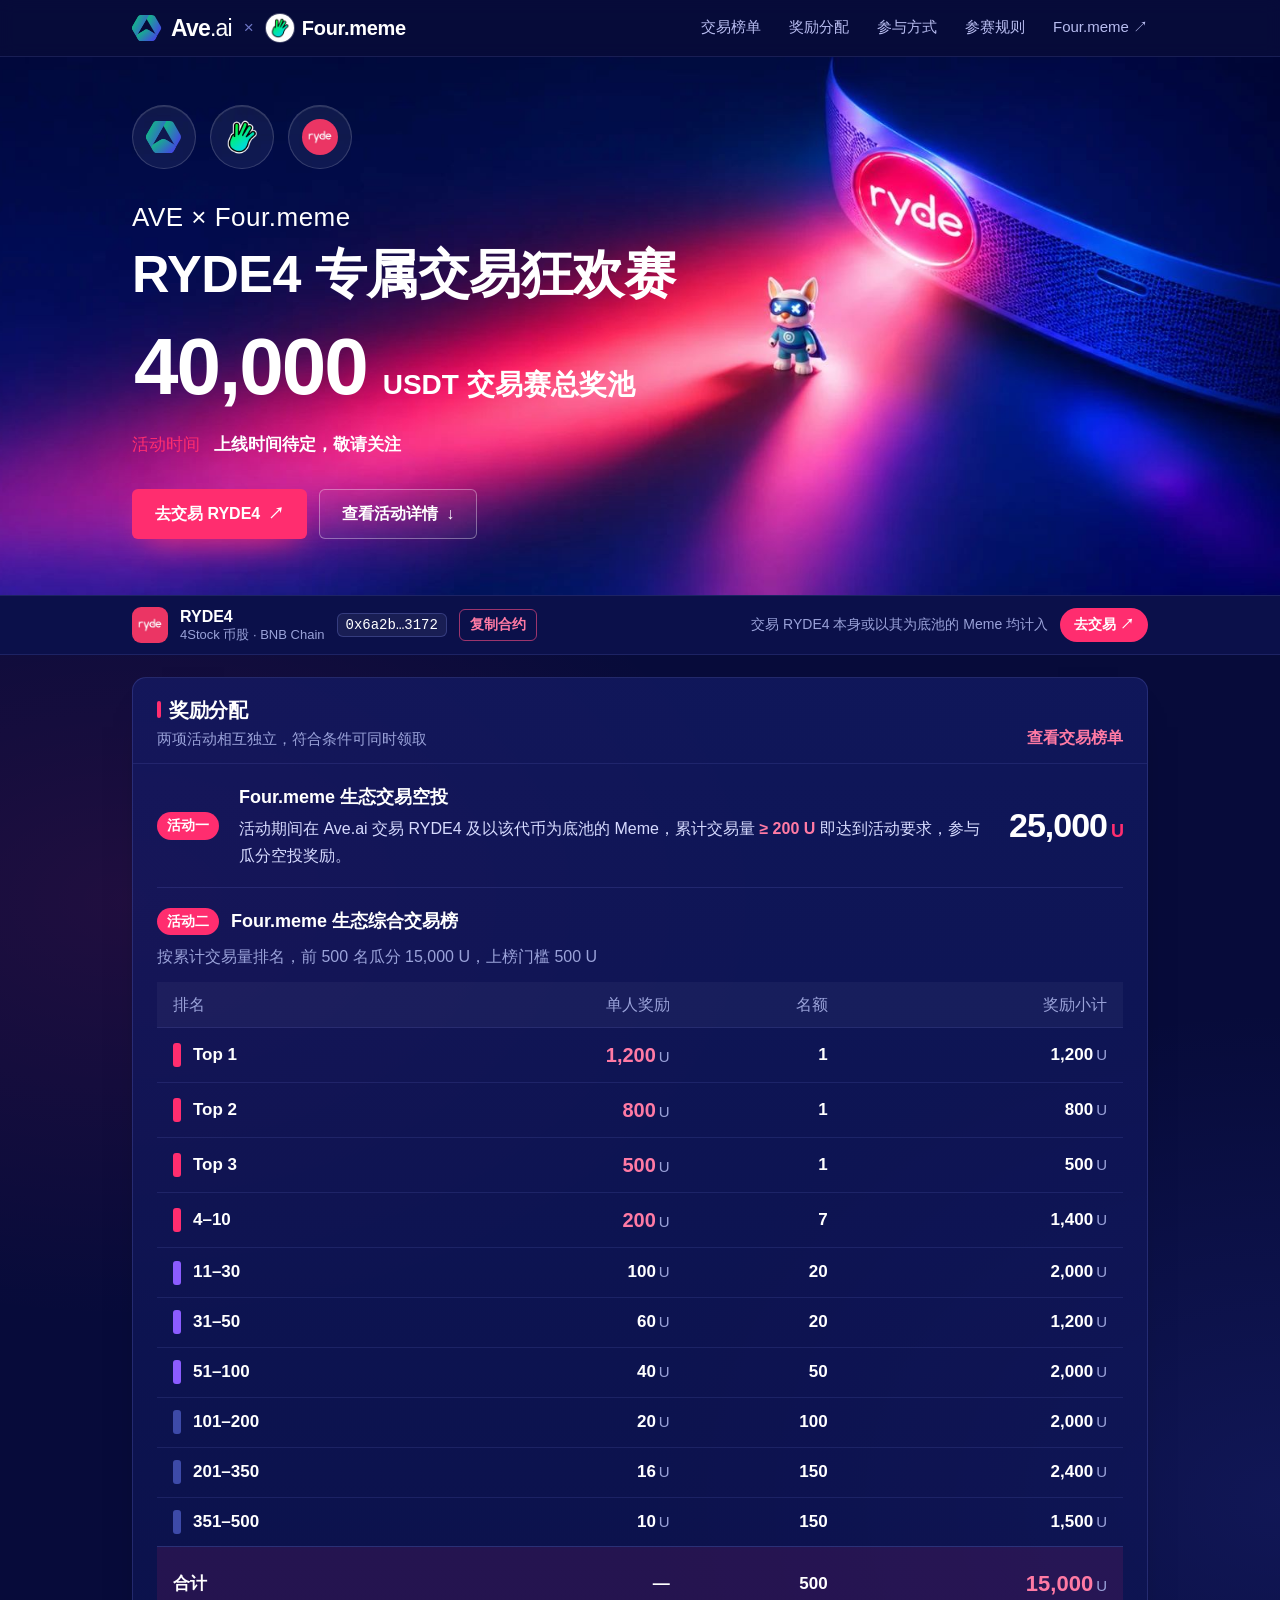
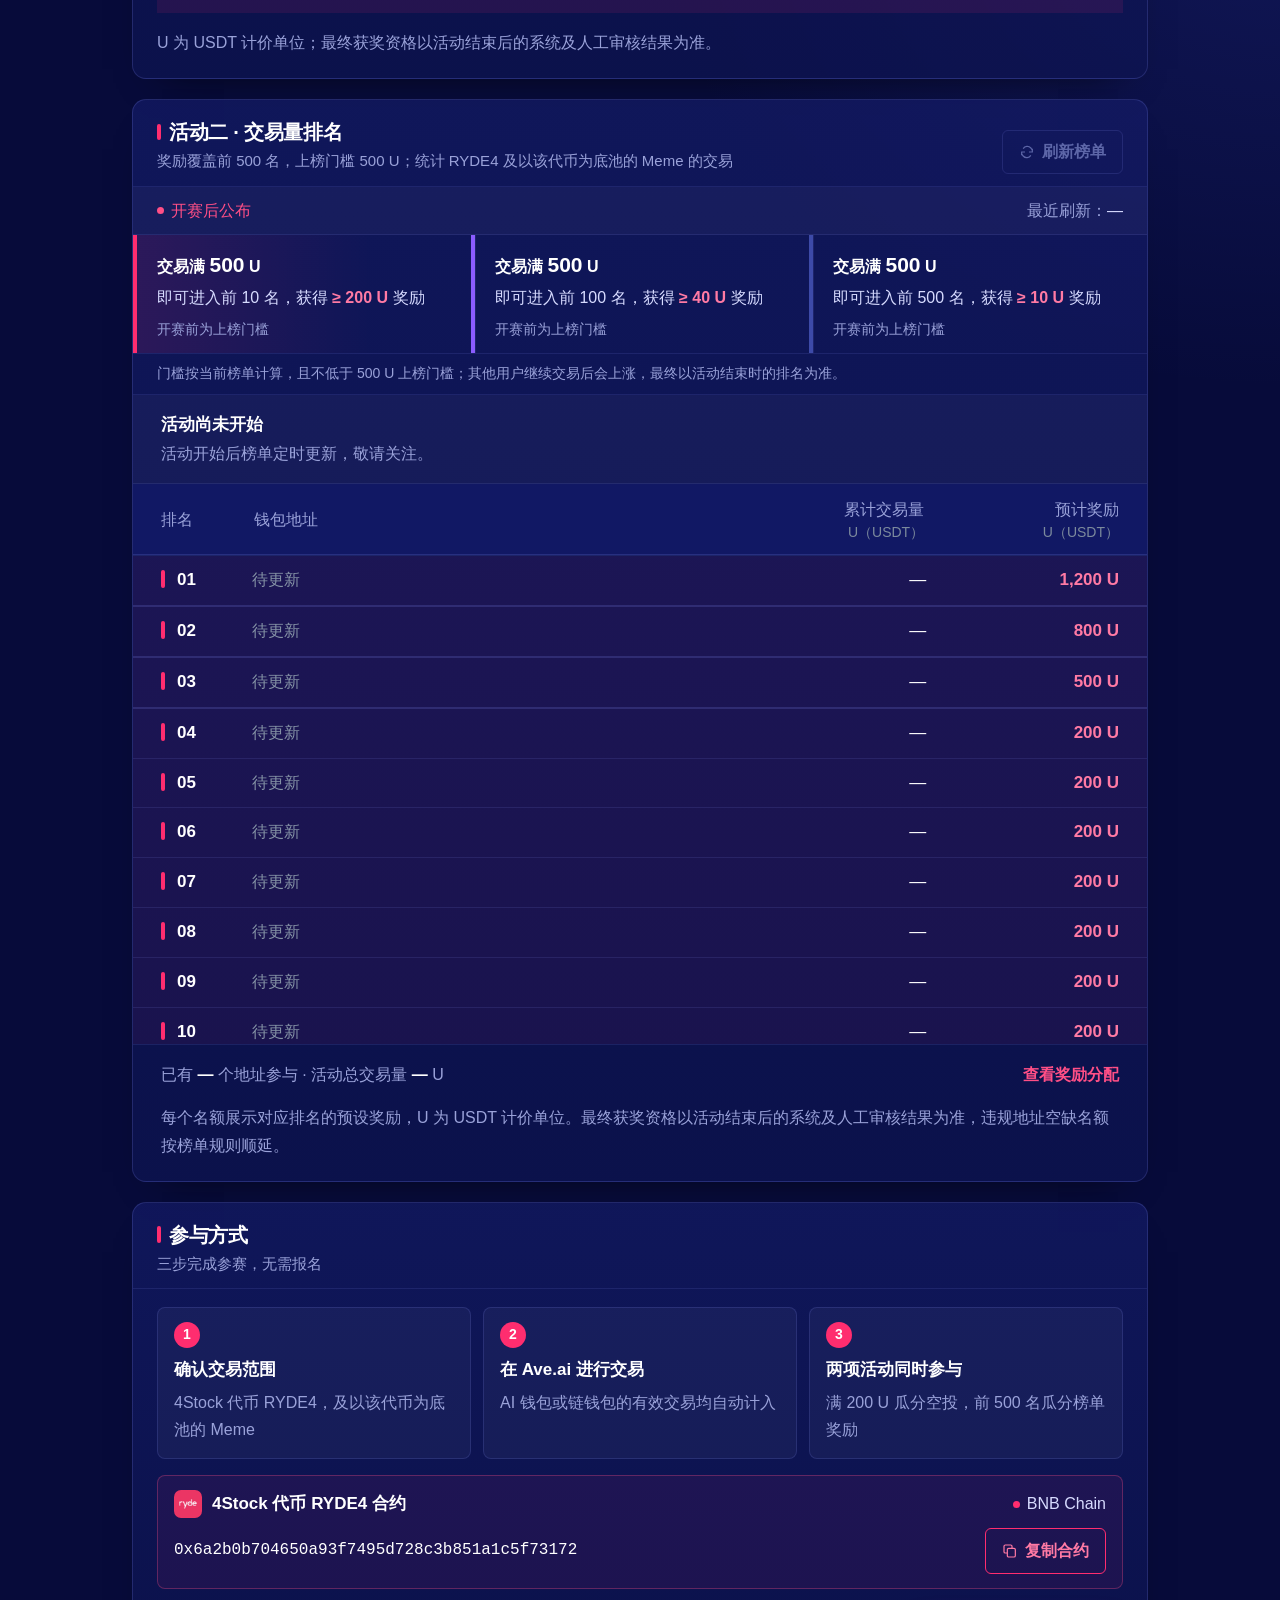
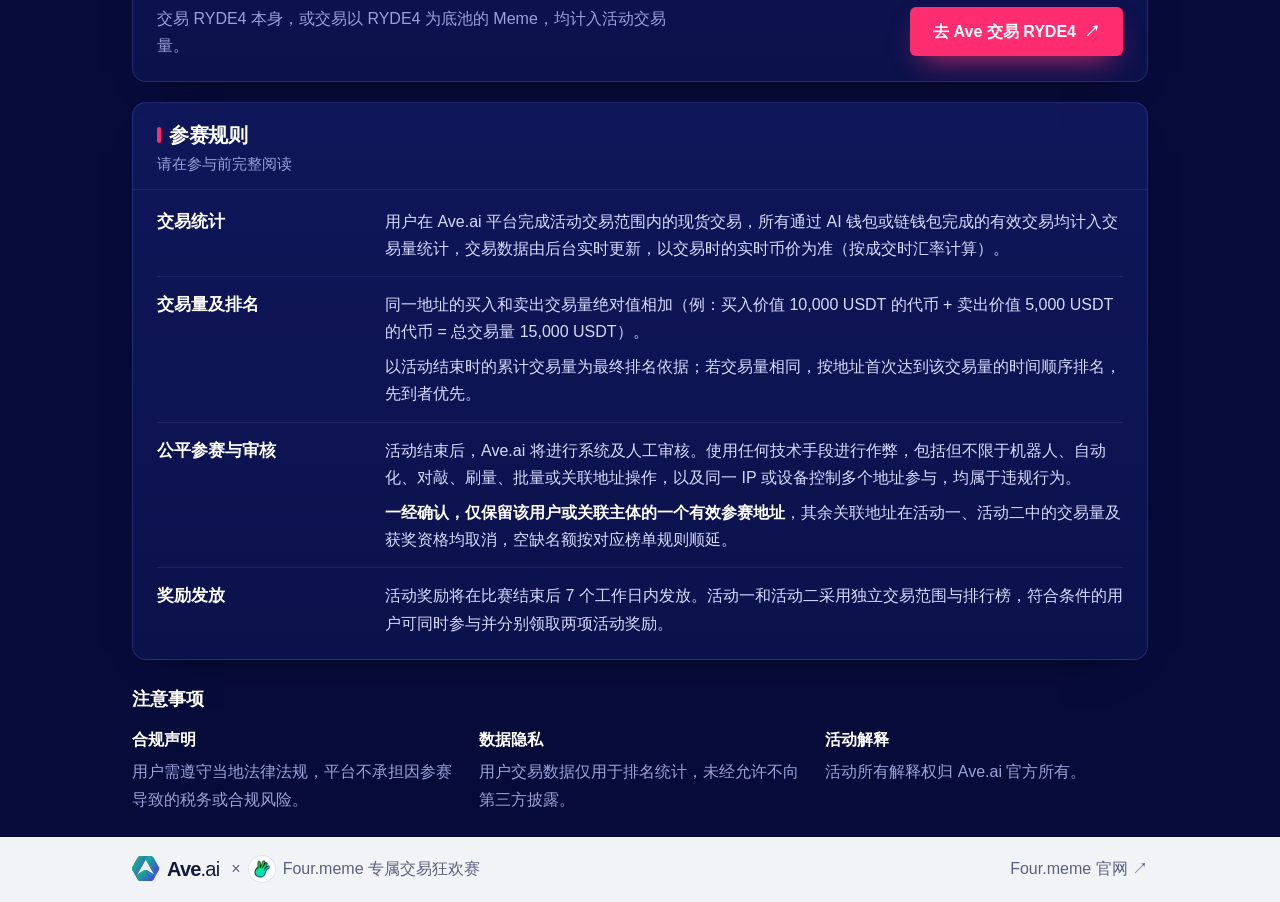
==== commit e54c085f: "上线时间改为待定" ====
--- a/index.html
+++ b/index.html
@@ -5,7 +5,7 @@
   <meta name="viewport" content="width=device-width, initial-scale=1">
   <meta name="theme-color" content="#070b3a">
   <title>AVE × Four.meme 专属交易狂欢赛｜40,000 USDT 等你拿</title>
-  <meta name="description" content="在 Ave.ai 交易 4Stock 代币 RYDE4（BNB Chain）及以该代币为底池的 Meme：交易满 200U 瓜分 25,000 USDT 空投，交易量前 500 名瓜分 15,000 USDT。2026.11.26 18:00 开赛，持续 14 天。">
+  <meta name="description" content="在 Ave.ai 交易 4Stock 代币 RYDE4（BNB Chain）及以该代币为底池的 Meme：交易满 200U 瓜分 25,000 USDT 空投，交易量前 500 名瓜分 15,000 USDT。上线时间待定。">
   <meta property="og:title" content="AVE × Four.meme 专属交易狂欢赛">
   <meta property="og:description" content="40,000 USDT 等你拿！交易 RYDE4 及其底池 Meme，满 200U 瓜分 25,000 USDT，前 500 名瓜分 15,000 USDT。">
   <meta property="og:type" content="website">
@@ -802,6 +802,12 @@
 @media(max-width:760px){
   footer .wrap{padding-top:18px;padding-bottom:calc(96px + env(safe-area-inset-bottom))}
 }
+/* 平板宽度：背景主体会压到文案，左侧加压暗保证可读（11/25） */
+@media(min-width:761px) and (max-width:1100px){
+  .band{position:relative;background-position:75% center}
+  .band:before{display:block;content:"";position:absolute;inset:0;background:linear-gradient(90deg,rgba(5,8,46,.88) 0%,rgba(5,8,46,.6) 45%,rgba(5,8,46,0) 75%);-webkit-mask-image:none;mask-image:none;pointer-events:none}
+  .band>.wrap{position:relative;z-index:1}
+}
 
   </style>
 </head>
@@ -821,7 +827,7 @@
         <p class="hero-partners">AVE × Four.meme</p>
         <h1 id="event-title">RYDE4 专属交易狂欢赛</h1>
         <p class="hero-pool"><b>40,000</b><span>USDT 交易赛总奖池</span></p>
-        <p class="hero-time"><em>活动时间</em><time datetime="2026-11-26T18:00:00+08:00">2026.11.26 18:00</time> — <time datetime="2026-12-10T17:59:00+08:00">2026.12.10 17:59</time> (UTC+8)</p>
+        <p class="hero-time"><em>活动时间</em>上线时间待定，敬请关注</p>
         <div class="actions"><a class="btn btn-cta" href="https://ave.ai/token/0x6a2b0b704650a93f7495d728c3b851a1c5f73172-bsc" target="_blank" rel="noopener noreferrer">去交易 RYDE4 <span aria-hidden="true">↗</span></a><a class="btn btn-ghost" href="#rewards">查看活动详情 <span aria-hidden="true">↓</span></a></div>
       </div>
   </div></section>
@@ -921,7 +927,7 @@
 <script>
 // ===== 活动配置 =====
 // 开赛时间确定后填写，例如 '2026-12-01T18:00:00+08:00'；留空则页面显示"开赛时间即将公布"。
-const START_AT = '2026-11-26T18:00:00+08:00';
+const START_AT = '';  // 11/26 起上线时间待定（原定 2026-11-26T18:00:00+08:00）
 const DURATION_DAYS = 14;
 // 后端公开榜单接口（地址打码），格式同 OFT 活动；留空则显示占位。结算 CSV 接口含用户数据，不得放进本页面。
 const LEADERBOARD_API_URL = '';
